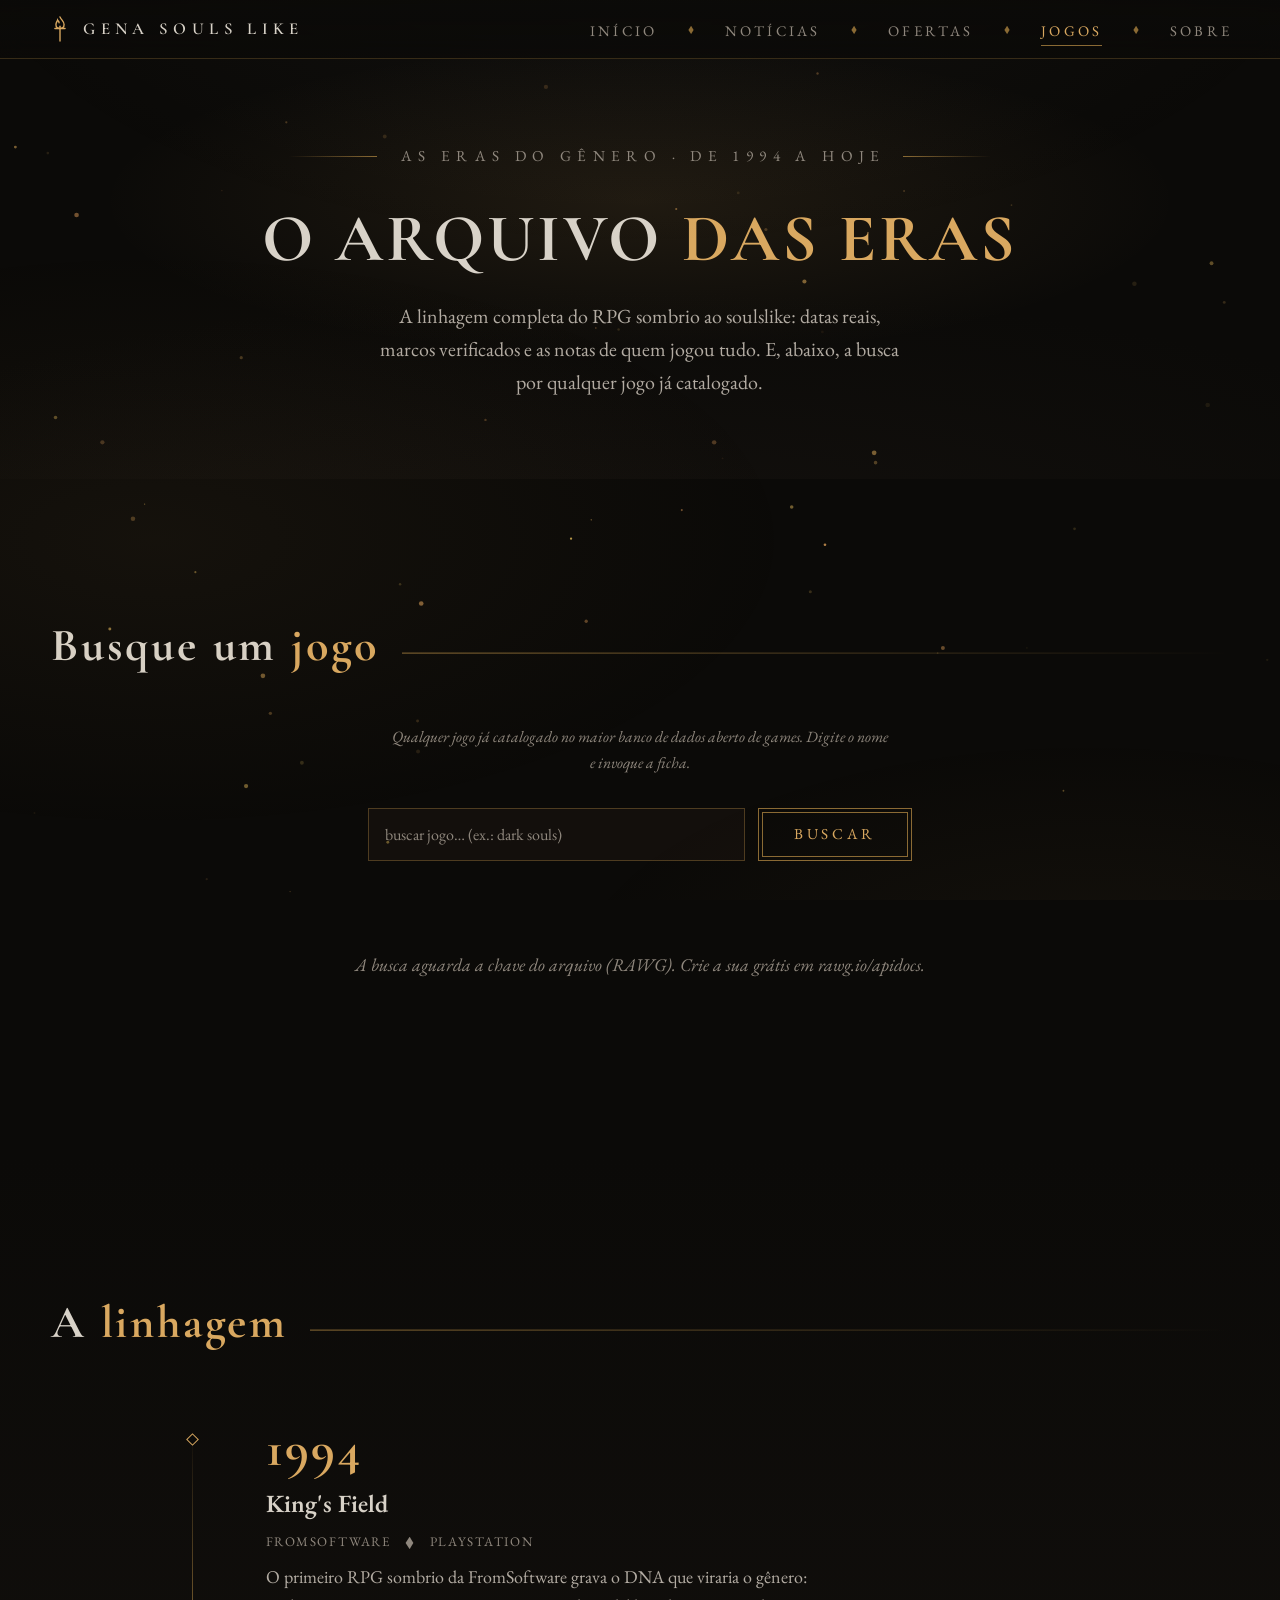
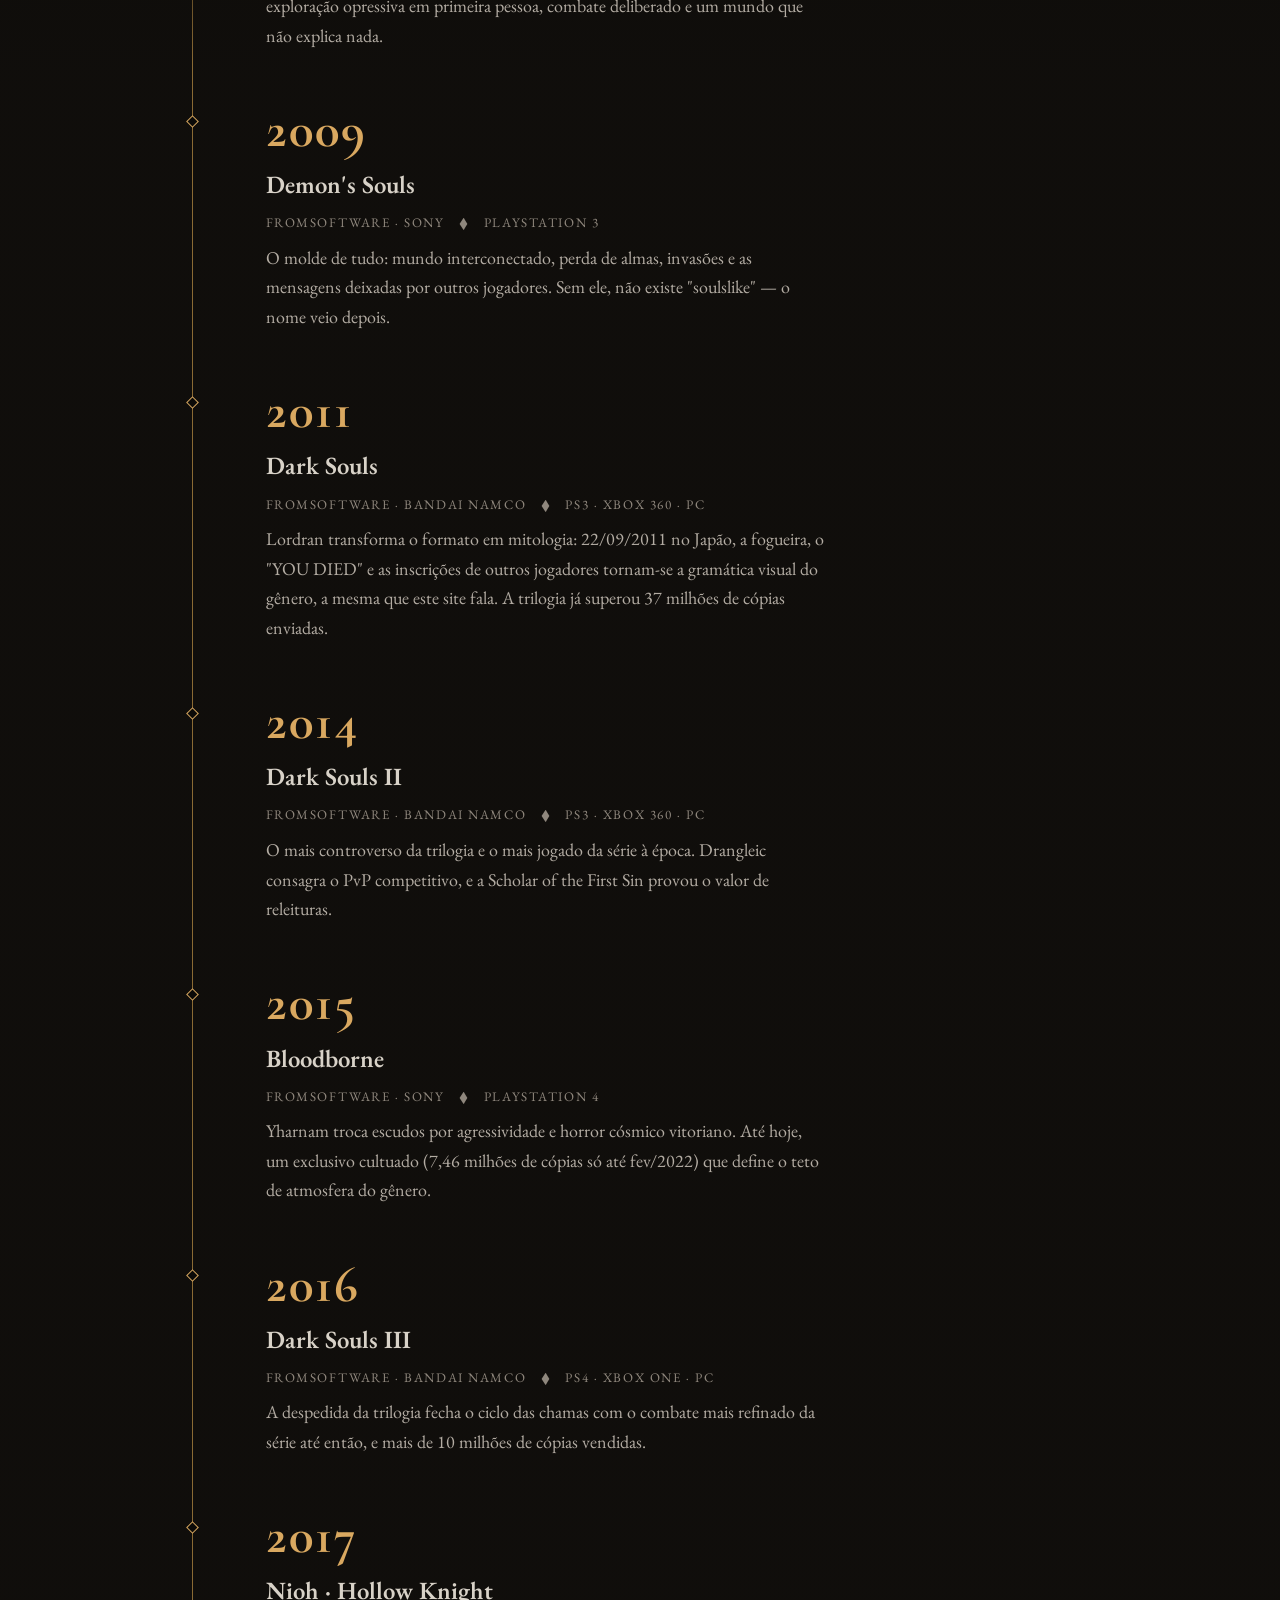
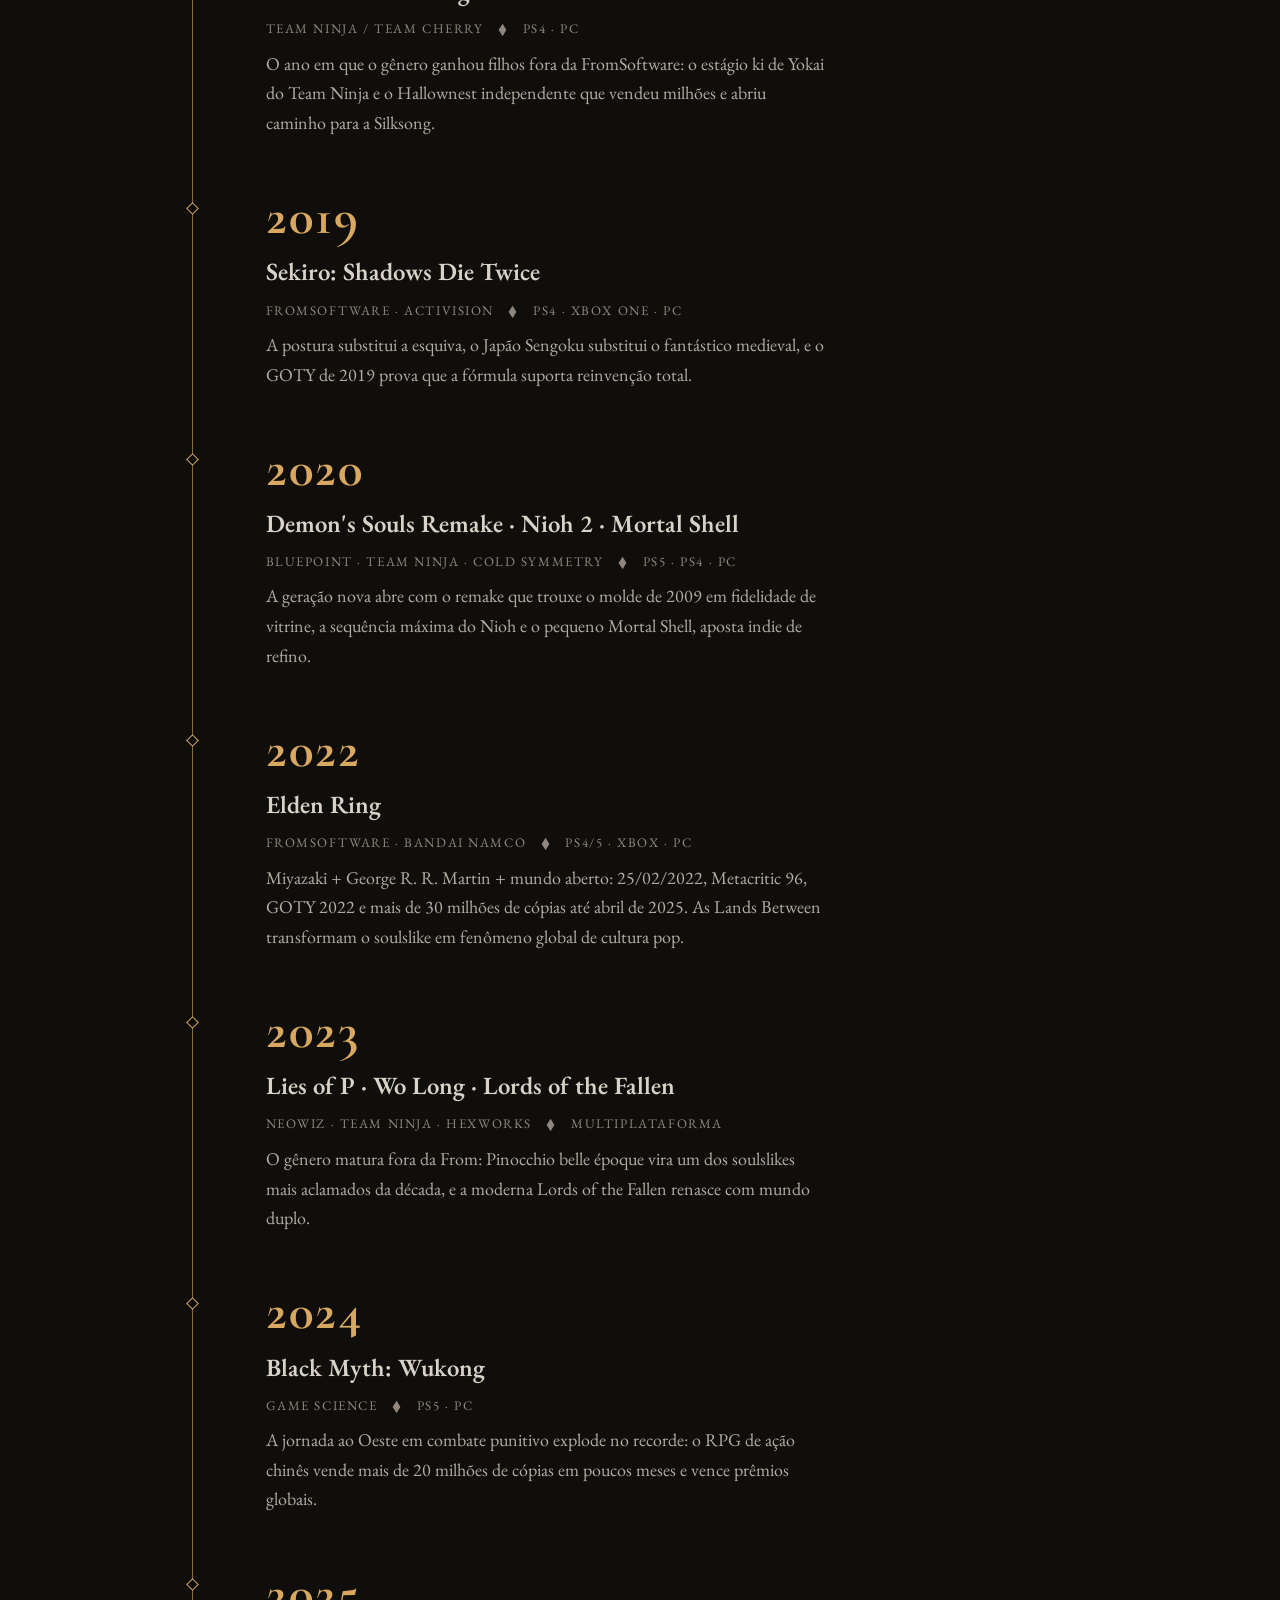
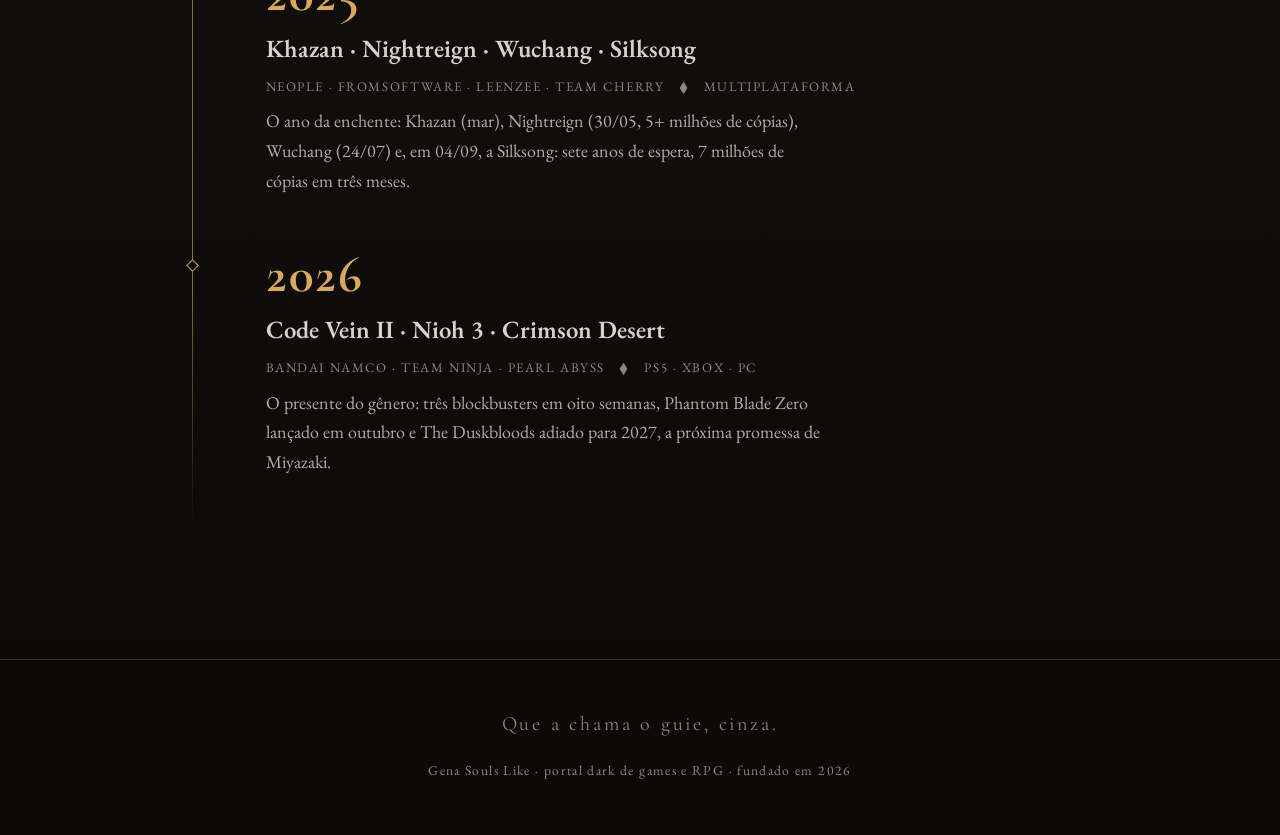
==== jogos.html @ 22e10176 "feat: portal dark completo — home, notícias, ofertas, jogos e sobre em 5 páginas" ====
<!DOCTYPE html>
<html lang="pt-BR">
<head>
<meta charset="UTF-8">
<meta name="viewport" content="width=device-width, initial-scale=1.0">
<title>O Arquivo — Gena Souls Like | todos os jogos do gênero</title>
<meta name="description" content="O arquivo dos jogos: a linhagem completa do gênero soulslike de King's Field (1994) a hoje, e a busca por qualquer jogo já catalogado. Datas, desenvolvedores e marcos reais.">
<link rel="icon" href="data:image/svg+xml,%3Csvg xmlns='http://www.w3.org/2000/svg' viewBox='0 0 32 32'%3E%3Crect width='32' height='32' fill='%230b0a08'/%3E%3Cpath d='M16 4 28 16 16 28 4 16Z' fill='none' stroke='%23d9a860' stroke-width='2'/%3E%3Cpath d='M16 11 21 16 16 21 11 16Z' fill='%23d9a860'/%3E%3C/svg%3E">
<link rel="preconnect" href="https://fonts.googleapis.com">
<link rel="preconnect" href="https://fonts.gstatic.com" crossorigin>
<link href="https://fonts.googleapis.com/css2?family=Cormorant+Garamond:ital,wght@0,600;0,700;1,600&family=EB+Garamond:ital,wght@0,400;0,500;0,600;1,400&display=swap" rel="stylesheet">
<link rel="stylesheet" href="styles.css">
<noscript><style>.reveal{opacity:1;transform:none;filter:none}</style></noscript>
</head>
<body>

<!-- atmosfera -->
<canvas id="embers" aria-hidden="true"></canvas>
<div class="fog-layer" aria-hidden="true"></div>
<div class="fog-layer fog-layer--deep" aria-hidden="true"></div>

<!-- navegação -->
<header class="nav">
  <a class="nav__sigil" href="index.html">
    <svg width="24" height="28" viewBox="0 0 26 30" fill="none" aria-hidden="true">
      <path d="M13 2c1.6 3.6 4.4 4.6 4.4 8.2 0 2.6-1.9 4.3-4.4 4.3s-4.4-1.7-4.4-4.3c0-2.1 1.3-3.2 1.8-5 .7 1.3 1.6 1.7 1.6 3" stroke="#d9a860" stroke-width="1.5" stroke-linecap="round"/>
      <path d="M13 28V12" stroke="#d9a860" stroke-width="1.5" stroke-linecap="round"/>
      <path d="M7.5 14.5h11" stroke="#d9a860" stroke-width="1.5" stroke-linecap="round"/>
    </svg>
    <span>Gena&nbsp;Souls&nbsp;Like</span>
  </a>
  <nav aria-label="Navegação principal">
    <ul class="nav__links">
      <li><a href="index.html">Início</a></li>
      <li class="nav__separator" aria-hidden="true">◆</li>
      <li><a href="noticias.html">Notícias</a></li>
      <li class="nav__separator" aria-hidden="true">◆</li>
      <li><a href="ofertas.html">Ofertas</a></li>
      <li class="nav__separator" aria-hidden="true">◆</li>
      <li><a href="jogos.html" aria-current="page">Jogos</a></li>
      <li class="nav__separator" aria-hidden="true">◆</li>
      <li><a href="sobre.html">Sobre</a></li>
    </ul>
  </nav>
</header>

<!-- a mensagem de tela -->
<section class="hero hero--page" id="topo">
  <div class="hero__inner">
    <p class="area-mark"><span>As eras do gênero · de 1994 a hoje</span></p>
    <h1 class="hero__title">O arquivo <em>das eras</em></h1>
    <p class="hero__dek">A linhagem completa do RPG sombrio ao soulslike: datas reais, marcos verificados e as notas de quem jogou tudo. E, abaixo, a busca por qualquer jogo já catalogado.</p>
  </div>
</section>

<main>

<!-- ===================== BUSCA DE JOGOS ===================== -->
<section class="section" id="busca">
  <div class="frame">
    <header class="section-head">
      <h2 class="section-head__title">Busque um <em>jogo</em></h2>
      <div class="section-head__rule" aria-hidden="true"></div>
    </header>
    <p class="deals__note">Qualquer jogo já catalogado no maior banco de dados aberto de games. Digite o nome e invoque a ficha.</p>

    <form class="deals__search" id="rawg-form" role="search">
      <label class="visually-hidden" for="rawg-q">Buscar jogo</label>
      <input class="deals__input" id="rawg-q" type="search" placeholder="buscar jogo… (ex.: dark souls)" autocomplete="off">
      <button class="btn" type="submit">Buscar</button>
    </form>

    <div class="deals__grid" id="rawg-grid" aria-live="polite">
      <p class="deals__loading">O arquivo aguarda uma pergunta.</p>
    </div>
  </div>
</section>

<!-- ===================== A LINHAGEM ===================== -->
<section class="section section--shaded" id="arquivo">
  <div class="frame">
    <header class="section-head">
      <h2 class="section-head__title">A <em>linhagem</em></h2>
      <div class="section-head__rule" aria-hidden="true"></div>
    </header>

<div class="timeline">
      <article class="era reveal">
        <p class="era__year">1994</p>
        <h3 class="era__game">King's Field</h3>
        <p class="era__fact"><span>FromSoftware</span><span>◆</span><span>PlayStation</span></p>
        <p class="era__note">O primeiro RPG sombrio da FromSoftware grava o DNA que viraria o gênero: exploração opressiva em primeira pessoa, combate deliberado e um mundo que não explica nada.</p>
      </article>

      <article class="era reveal">
        <p class="era__year">2009</p>
        <h3 class="era__game">Demon's Souls</h3>
        <p class="era__fact"><span>FromSoftware · Sony</span><span>◆</span><span>PlayStation 3</span></p>
        <p class="era__note">O molde de tudo: mundo interconectado, perda de almas, invasões e as mensagens deixadas por outros jogadores. Sem ele, não existe "soulslike" — o nome veio depois.</p>
      </article>

      <article class="era reveal">
        <p class="era__year">2011</p>
        <h3 class="era__game">Dark Souls</h3>
        <p class="era__fact"><span>FromSoftware · Bandai Namco</span><span>◆</span><span>PS3 · Xbox 360 · PC</span></p>
        <p class="era__note">Lordran transforma o formato em mitologia: 22/09/2011 no Japão, a fogueira, o "YOU DIED" e as inscrições de outros jogadores tornam-se a gramática visual do gênero, a mesma que este site fala. A trilogia já superou 37 milhões de cópias enviadas.</p>
      </article>

      <article class="era reveal">
        <p class="era__year">2014</p>
        <h3 class="era__game">Dark Souls II</h3>
        <p class="era__fact"><span>FromSoftware · Bandai Namco</span><span>◆</span><span>PS3 · Xbox 360 · PC</span></p>
        <p class="era__note">O mais controverso da trilogia e o mais jogado da série à época. Drangleic consagra o PvP competitivo, e a Scholar of the First Sin provou o valor de releituras.</p>
      </article>

      <article class="era reveal">
        <p class="era__year">2015</p>
        <h3 class="era__game">Bloodborne</h3>
        <p class="era__fact"><span>FromSoftware · Sony</span><span>◆</span><span>PlayStation 4</span></p>
        <p class="era__note">Yharnam troca escudos por agressividade e horror cósmico vitoriano. Até hoje, um exclusivo cultuado (7,46 milhões de cópias só até fev/2022) que define o teto de atmosfera do gênero.</p>
      </article>

      <article class="era reveal">
        <p class="era__year">2016</p>
        <h3 class="era__game">Dark Souls III</h3>
        <p class="era__fact"><span>FromSoftware · Bandai Namco</span><span>◆</span><span>PS4 · Xbox One · PC</span></p>
        <p class="era__note">A despedida da trilogia fecha o ciclo das chamas com o combate mais refinado da série até então, e mais de 10 milhões de cópias vendidas.</p>
      </article>

      <article class="era reveal">
        <p class="era__year">2017</p>
        <h3 class="era__game">Nioh · Hollow Knight</h3>
        <p class="era__fact"><span>Team Ninja / Team Cherry</span><span>◆</span><span>PS4 · PC</span></p>
        <p class="era__note">O ano em que o gênero ganhou filhos fora da FromSoftware: o estágio ki de Yokai do Team Ninja e o Hallownest independente que vendeu milhões e abriu caminho para a Silksong.</p>
      </article>

      <article class="era reveal">
        <p class="era__year">2019</p>
        <h3 class="era__game">Sekiro: Shadows Die Twice</h3>
        <p class="era__fact"><span>FromSoftware · Activision</span><span>◆</span><span>PS4 · Xbox One · PC</span></p>
        <p class="era__note">A postura substitui a esquiva, o Japão Sengoku substitui o fantástico medieval, e o GOTY de 2019 prova que a fórmula suporta reinvenção total.</p>
      </article>

      <article class="era reveal">
        <p class="era__year">2020</p>
        <h3 class="era__game">Demon's Souls Remake · Nioh 2 · Mortal Shell</h3>
        <p class="era__fact"><span>Bluepoint · Team Ninja · Cold Symmetry</span><span>◆</span><span>PS5 · PS4 · PC</span></p>
        <p class="era__note">A geração nova abre com o remake que trouxe o molde de 2009 em fidelidade de vitrine, a sequência máxima do Nioh e o pequeno Mortal Shell, aposta indie de refino.</p>
      </article>

      <article class="era reveal">
        <p class="era__year">2022</p>
        <h3 class="era__game">Elden Ring</h3>
        <p class="era__fact"><span>FromSoftware · Bandai Namco</span><span>◆</span><span>PS4/5 · Xbox · PC</span></p>
        <p class="era__note">Miyazaki + George R. R. Martin + mundo aberto: 25/02/2022, Metacritic 96, GOTY 2022 e mais de 30 milhões de cópias até abril de 2025. As Lands Between transformam o soulslike em fenômeno global de cultura pop.</p>
      </article>

      <article class="era reveal">
        <p class="era__year">2023</p>
        <h3 class="era__game">Lies of P · Wo Long · Lords of the Fallen</h3>
        <p class="era__fact"><span>Neowiz · Team Ninja · Hexworks</span><span>◆</span><span>Multiplataforma</span></p>
        <p class="era__note">O gênero matura fora da From: Pinocchio belle époque vira um dos soulslikes mais aclamados da década, e a moderna Lords of the Fallen renasce com mundo duplo.</p>
      </article>

      <article class="era reveal">
        <p class="era__year">2024</p>
        <h3 class="era__game">Black Myth: Wukong</h3>
        <p class="era__fact"><span>Game Science</span><span>◆</span><span>PS5 · PC</span></p>
        <p class="era__note">A jornada ao Oeste em combate punitivo explode no recorde: o RPG de ação chinês vende mais de 20 milhões de cópias em poucos meses e vence prêmios globais.</p>
      </article>

      <article class="era reveal">
        <p class="era__year">2025</p>
        <h3 class="era__game">Khazan · Nightreign · Wuchang · Silksong</h3>
        <p class="era__fact"><span>Neople · FromSoftware · Leenzee · Team Cherry</span><span>◆</span><span>Multiplataforma</span></p>
        <p class="era__note">O ano da enchente: Khazan (mar), Nightreign (30/05, 5+ milhões de cópias), Wuchang (24/07) e, em 04/09, a Silksong: sete anos de espera, 7 milhões de cópias em três meses.</p>
      </article>

      <article class="era reveal">
        <p class="era__year">2026</p>
        <h3 class="era__game">Code Vein II · Nioh 3 · Crimson Desert</h3>
        <p class="era__fact"><span>Bandai Namco · Team Ninja · Pearl Abyss</span><span>◆</span><span>PS5 · Xbox · PC</span></p>
        <p class="era__note">O presente do gênero: três blockbusters em oito semanas, Phantom Blade Zero lançado em outubro e The Duskbloods adiado para 2027, a próxima promessa de Miyazaki.</p>
      </article>

  </div>
</section>

</main>

<footer class="footer">
  <p class="footer__line">Que a chama o guie, cinza.</p>
  <p class="footer__meta">Gena Souls Like · portal dark de games e RPG · fundado em 2026</p>
</footer>

<script src="config.js"></script>
<script src="scripts.js"></script>
</body>
</html>
---- styles.css ----
/* ==========================================================================
   GENA SOULS LIKE — "Inscrições de Firelink"
   Mundo: preto-cinza profundo, ouro brasa, serifas monumentais.
   Nenhum canto arredondado. Nenhuma sombra colorida. Uma cor só: a brasa.
   ========================================================================== */

/* ---------- Tokens ---------- */
:root {
  /* Ground */
  --ink:        #0b0a08;   /* o abismo — fundo da página */
  --pit:        rgba(26, 22, 19, 0.65);  /* carta, topo */
  --pit-deep:   rgba(20, 17, 14, 0.65);  /* carta, base */
  --pit-2:      rgba(32, 26, 20, 0.8);   /* carta em hover, topo */
  --pit-2-deep: rgba(22, 18, 15, 0.8);   /* carta em hover, base */
  --pit-base:   #14110e;   /* superfície sombreada de seção */
  --veil:       #0e0c0a;   /* véu sobre mídia */

  /* Ink */
  --ash:        #b3aca3;   /* corpo de texto  (7.9:1 sobre --ink) */
  --ash-dim:    #8f877d;   /* meta, datas    (5.6:1 sobre --ink) */
  --stone:      #d8d2c8;   /* títulos de leitura, dek do hero */

  /* Fire — a única cor */
  --ember:      #d9a860;   /* títulos de destaque, links ativos (8.2:1) */
  --ember-hi:   #f0cd92;   /* hover, faísca viva */
  --ember-deep: #8a6a34;   /* filetes, bordas (decoração, não texto) */

  /* Mist */
  --mist-1:     rgba(217, 168, 96, 0.05);
  --mist-2:     rgba(216, 210, 200, 0.04);

  /* Layout */
  --gutter:     clamp(1.25rem, 4vw, 3rem);
  --section-y:  clamp(4.5rem, 10vw, 8.5rem);
  --frame:      min(1200px, 92vw);

  /* Type */
  --screen:     "Cormorant Garamond", "Times New Roman", serif; /* mensagens de tela */
  --read:       "EB Garamond", Georgia, serif;                  /* leitura e títulos */

  /* Motion */
  --ease-out:   cubic-bezier(0.16, 1, 0.3, 1);
  --slow:       900ms;
}

/* ---------- Reset de mundo ---------- */
*,
*::before,
*::after { box-sizing: border-box; margin: 0; padding: 0; }

html {
  scroll-behavior: smooth;
  scrollbar-color: var(--ember-deep) var(--ink);
}

body {
  background: var(--ink);
  color: var(--ash);
  font-family: var(--read);
  font-size: 1.125rem;
  line-height: 1.65;
  -webkit-font-smoothing: antialiased;
  overflow-x: hidden;
}

::selection { background: var(--ember-deep); color: var(--ink); }

/* Barra de rolagem — parte do mundo, não do navegador */
::-webkit-scrollbar { width: 10px; background: var(--ink); }
::-webkit-scrollbar-track { background: var(--ink); }
::-webkit-scrollbar-thumb {
  background: var(--ember-deep);
  border: 2px solid var(--ink);
}
::-webkit-scrollbar-thumb:hover { background: var(--ember); }

/* Foco visível no vocabulário do mundo */
:focus-visible {
  outline: 1px solid var(--ember);
  outline-offset: 3px;
}

img { display: block; max-width: 100%; }
a { color: var(--ember); text-decoration: none; }
a:hover { color: var(--ember-hi); }

/* ---------- Camada de atmosfera (fogueira global) ---------- */
.fog-layer,
#embers {
  position: fixed;
  inset: 0;
  pointer-events: none;
  z-index: 1;
}

#embers { z-index: 2; }

.fog-layer {
  background:
    radial-gradient(ellipse 80% 55% at 50% -10%, var(--mist-2), transparent 70%),
    radial-gradient(ellipse 60% 40% at 85% 110%, var(--mist-1), transparent 70%);
  animation: fog-drift 26s var(--ease-out) infinite alternate;
}

.fog-layer--deep {
  background:
    radial-gradient(ellipse 70% 45% at 12% 60%, var(--mist-1), transparent 72%);
  animation-duration: 38s;
  animation-direction: alternate-reverse;
}

@keyframes fog-drift {
  from { transform: translate3d(-2.5%, -1.5%, 0) scale(1.05); }
  to   { transform: translate3d(2.5%, 1.5%, 0) scale(1.12); }
}

/* ==========================================================================
   NAVEGAÇÃO — o balcão do santuário
   ========================================================================== */
.nav {
  position: fixed;
  top: 0; left: 0; right: 0;
  z-index: 20;
  display: flex;
  align-items: center;
  justify-content: space-between;
  gap: 1rem;
  padding: 0.9rem var(--gutter);
  background: linear-gradient(to bottom, rgba(11, 10, 8, 0.92), rgba(11, 10, 8, 0.78));
  border-bottom: 1px solid rgba(138, 106, 52, 0.35);
  backdrop-filter: blur(10px);
  -webkit-backdrop-filter: blur(10px);
}

.nav__sigil {
  display: flex;
  align-items: center;
  gap: 0.7rem;
  color: var(--stone);
  font-family: var(--screen);
  font-weight: 600;
  font-size: 1.05rem;
  letter-spacing: 0.32em;
  text-transform: uppercase;
}

.nav__sigil:hover { color: var(--ember-hi); }

.nav__sigil svg { flex: none; }

.nav__links {
  display: flex;
  align-items: center;
  gap: clamp(0.9rem, 2.4vw, 2rem);
  list-style: none;
}

.nav__links a {
  color: var(--ash-dim);
  font-size: 0.92rem;
  letter-spacing: 0.22em;
  text-transform: uppercase;
  padding: 0.35rem 0;
  border-bottom: 1px solid transparent;
  transition: color 300ms, border-color 300ms;
}

.nav__links a:hover {
  color: var(--ember-hi);
  border-bottom-color: var(--ember-deep);
}

.nav__separator { color: var(--ember-deep); font-size: 0.55rem; user-select: none; }

@media (max-width: 720px) {
  .nav__links { gap: 0.8rem; }
  .nav__links a { font-size: 0.72rem; letter-spacing: 0.14em; }
  .nav__separator { display: none; }
  .nav__sigil span { display: none; } /* só o sigilo */
}

/* ==========================================================================
   HERO — a mensagem de tela
   ========================================================================== */
.hero {
  position: relative;
  min-height: 100svh;
  display: grid;
  place-items: center;
  text-align: center;
  padding: 7rem var(--gutter) 5rem;
  overflow: hidden;
  isolation: isolate;
}

/* véu radial: a luz que morre no centro */
.hero::before {
  content: "";
  position: absolute;
  inset: 0;
  z-index: -1;
  background:
    radial-gradient(ellipse 62% 48% at 50% 42%, rgba(217, 168, 96, 0.10), transparent 68%),
    radial-gradient(ellipse 120% 90% at 50% 115%, rgba(20, 17, 14, 0.9), transparent 60%);
}

.hero__inner { max-width: 60rem; }

/* anúncio de área: linha-diamante-linha */
.area-mark {
  display: flex;
  align-items: center;
  justify-content: center;
  gap: 1.1rem;
  color: var(--ember);
  margin-bottom: clamp(1.4rem, 3vw, 2.2rem);
}

.area-mark::before,
.area-mark::after {
  content: "";
  height: 1px;
  width: clamp(2.2rem, 8vw, 5.5rem);
  background: linear-gradient(to var(--dir, right), transparent, var(--ember-deep));
}

.area-mark::after { --dir: left; }

.area-mark span {
  font-size: 0.95rem;
  letter-spacing: 0.42em;
  text-transform: uppercase;
  text-indent: 0.42em; /* compensa o tracking na última letra */
  color: var(--ash-dim);
}

.hero__title {
  font-family: var(--screen);
  font-weight: 700;
  font-size: clamp(2.9rem, 8.2vw, 5.5rem);
  line-height: 1.04;
  letter-spacing: 0.045em;
  text-transform: uppercase;
  color: var(--stone);
  text-wrap: balance;
  /* revelação: a mensagem surge do véu */
  animation: message-rise 1.4s var(--ease-out) both 200ms;
}

.hero__title em {
  font-style: normal;
  color: var(--ember);
}

@keyframes message-rise {
  from { opacity: 0; transform: translateY(26px); filter: blur(6px); }
  to   { opacity: 1; transform: none; filter: blur(0); }
}

.hero__dek {
  max-width: 52ch;
  margin: 1.6rem auto 0;
  color: var(--ash);
  font-size: clamp(1.05rem, 1.6vw, 1.25rem);
  animation: message-rise 1.4s var(--ease-out) both 420ms;
}

.hero__actions {
  display: flex;
  flex-wrap: wrap;
  justify-content: center;
  gap: 1.1rem 1.6rem;
  margin-top: 2.6rem;
  animation: message-rise 1.4s var(--ease-out) both 640ms;
}

/* Botão primário: placa de ouro com borda dupla */
.btn {
  display: inline-block;
  font-family: var(--read);
  font-size: 0.95rem;
  letter-spacing: 0.24em;
  text-transform: uppercase;
  padding: 0.95rem 2.2rem;
  border: 1px solid var(--ember-deep);
  box-shadow: inset 0 0 0 3px var(--ink), inset 0 0 0 4px var(--ember-deep);
  color: var(--ember);
  background: transparent;
  transition: background 350ms, color 350ms, box-shadow 350ms;
}

.btn:hover {
  background: var(--ember);
  color: var(--ink);
  box-shadow: inset 0 0 0 3px var(--ink), inset 0 0 0 4px var(--ember);
}

.btn--ghost {
  border-color: transparent;
  box-shadow: none;
  color: var(--ash-dim);
  padding-inline: 0.4rem;
}

.btn--ghost:hover {
  background: transparent;
  color: var(--ember-hi);
}

.hero__scroll {
  position: absolute;
  bottom: 2.2rem;
  left: 50%;
  transform: translateX(-50%);
  color: var(--ash-dim);
  font-size: 0.78rem;
  letter-spacing: 0.3em;
  text-transform: uppercase;
  animation: ember-pulse 3.2s ease-in-out infinite;
}

@keyframes ember-pulse {
  0%, 100% { opacity: 0.45; }
  50%      { opacity: 1; }
}

/* ==========================================================================
   SEÇÕES — cabeçalhos como placas de santuário
   ========================================================================== */
.section { padding: var(--section-y) 0; position: relative; }

.section--shaded {
  background:
    linear-gradient(to bottom, transparent, rgba(20, 17, 14, 0.55) 12% 88%, transparent);
}

.frame {
  width: var(--frame);
  margin-inline: auto;
}

.section-head {
  display: flex;
  align-items: baseline;
  gap: 1.4rem;
  margin-bottom: clamp(2.4rem, 5vw, 4rem);
}

.section-head__title {
  font-family: var(--screen);
  font-weight: 700;
  font-size: clamp(1.9rem, 3.6vw, 2.9rem);
  letter-spacing: 0.06em;
  color: var(--stone);
  white-space: nowrap;
}

.section-head__title em { font-style: normal; color: var(--ember); }

.section-head__rule {
  flex: 1;
  height: 1px;
  background: linear-gradient(to right, var(--ember-deep), transparent);
  transform: translateY(-0.4rem);
}

@media (max-width: 560px) {
  .section-head { flex-wrap: wrap; }
}

/* ==========================================================================
   INSCRIÇÕES (notícias) — cartas-descrição de item
   ========================================================================== */
.news__featured {
  display: grid;
  grid-template-columns: minmax(0, 7fr) minmax(0, 5fr);
  gap: clamp(1.5rem, 3vw, 2.5rem);
  margin-bottom: clamp(2.5rem, 5vw, 4rem);
  align-items: stretch;
}

@media (max-width: 900px) {
  .news__featured { grid-template-columns: 1fr; }
}

.news-grid {
  display: grid;
  grid-template-columns: repeat(auto-fill, minmax(min(21rem, 100%), 1fr));
  gap: clamp(1.2rem, 2.4vw, 1.8rem);
}

/* A carta: borda dupla fina, canto chanfrado, sem raio */
.card {
  position: relative;
  display: flex;
  flex-direction: column;
  background: linear-gradient(to bottom, var(--pit), var(--pit-deep));
  border: 1px solid rgba(138, 106, 52, 0.5);
  box-shadow: inset 0 0 0 1px rgba(11, 10, 8, 0.9);
  clip-path: polygon(
    10px 0, calc(100% - 10px) 0, 100% 10px,
    100% calc(100% - 10px), calc(100% - 10px) 100%,
    10px 100%, 0 calc(100% - 10px), 0 10px
  );
  transition: background 450ms, border-color 450ms, transform 450ms var(--ease-out);
}

.card:hover {
  background: linear-gradient(to bottom, var(--pit-2), var(--pit-2-deep));
  border-color: var(--ember);
  transform: translateY(-3px);
}

/* fio de brasa varre o topo no hover */
.card::before {
  content: "";
  position: absolute;
  top: 0; left: 0;
  height: 1px;
  width: 100%;
  background: linear-gradient(to right, transparent, var(--ember-hi), transparent);
  opacity: 0;
  transition: opacity 500ms;
}

.card:hover::before { opacity: 1; }

.card__media {
  position: relative;
  aspect-ratio: 16 / 9;
  overflow: hidden;
  background: var(--veil);
  border-bottom: 1px solid rgba(138, 106, 52, 0.4);
}

.card__media img {
  width: 100%;
  height: 100%;
  object-fit: cover;
  filter: saturate(0.82) contrast(1.04);
  transition: transform 700ms var(--ease-out), filter 700ms;
}

.card:hover .card__media img {
  transform: scale(1.035);
  filter: saturate(1) contrast(1.05);
}

/* o véu escurece a mídia; no hover a névoa abre */
.card__media::after {
  content: "";
  position: absolute;
  inset: 0;
  background: linear-gradient(to top, rgba(11, 10, 8, 0.55), transparent 55%);
  transition: opacity 500ms;
}

.card:hover .card__media::after { opacity: 0.55; }

.card__tag {
  position: absolute;
  top: 0.8rem;
  left: 0.8rem;
  z-index: 1;
  color: var(--ember);
  background: rgba(11, 10, 8, 0.85);
  border: 1px solid var(--ember-deep);
  padding: 0.28rem 0.7rem;
  font-size: 0.72rem;
  letter-spacing: 0.26em;
  text-transform: uppercase;
}

.card__body {
  display: flex;
  flex-direction: column;
  gap: 0.7rem;
  padding: 1.4rem 1.5rem 1.6rem;
  flex: 1;
}

.card__title {
  font-family: var(--read);
  font-weight: 600;
  font-size: 1.42rem;
  line-height: 1.22;
  color: var(--stone);
  text-wrap: balance;
  transition: color 350ms;
}

.card:hover .card__title { color: var(--ember-hi); }

.card__dek {
  color: var(--ash);
  font-size: 1.02rem;
  line-height: 1.55;
  flex: 1;
}

.card__meta {
  display: flex;
  align-items: center;
  gap: 0.7rem;
  color: var(--ash-dim);
  font-size: 0.82rem;
  letter-spacing: 0.14em;
  text-transform: uppercase;
  padding-top: 0.9rem;
  border-top: 1px solid rgba(138, 106, 52, 0.28);
  margin-top: 0.4rem;
}

.card__meta .diamond { color: var(--ember-deep); font-size: 0.55rem; }

.card--featured .card__media { aspect-ratio: 16 / 10; }

.card--featured .card__title {
  font-family: var(--screen);
  font-size: clamp(1.7rem, 2.6vw, 2.3rem);
  letter-spacing: 0.02em;
}

/* quando a mídia falha, o véu engole o vazio */
.media-failed::before {
  content: "";
  position: absolute;
  inset: 0;
  background:
    radial-gradient(ellipse 70% 60% at 50% 45%, rgba(217, 168, 96, 0.07), transparent 70%),
    var(--veil);
}

/* carta só de texto — a inscrição sem arte */
.card--text {
  background:
    radial-gradient(ellipse 90% 70% at 50% 0%, rgba(217, 168, 96, 0.06), transparent 65%),
    linear-gradient(to bottom, var(--pit), var(--pit-deep));
}

.card--text .card__body { padding-top: 1.8rem; }

.card__link {
  position: absolute;
  inset: 0;
  z-index: 2;
  color: transparent;
}

.card__link:focus-visible {
  outline: 1px solid var(--ember);
  outline-offset: -5px;
}

/* ==========================================================================
   CHAMAS QUE FALAM (vídeos) — altares de tela
   ========================================================================== */
.videos__grid {
  display: grid;
  grid-template-columns: repeat(auto-fit, minmax(min(24rem, 100%), 1fr));
  gap: clamp(1.2rem, 2.4vw, 1.8rem);
}

.video {
  position: relative;
  border: 1px solid rgba(138, 106, 52, 0.5);
  background: var(--veil);
  clip-path: polygon(
    10px 0, calc(100% - 10px) 0, 100% 10px,
    100% calc(100% - 10px), calc(100% - 10px) 100%,
    10px 100%, 0 calc(100% - 10px), 0 10px
  );
}

.video__ratio { position: relative; aspect-ratio: 16 / 9; }

.video iframe {
  position: absolute;
  inset: 0;
  width: 100%;
  height: 100%;
  border: 0;
}

.video__facade {
  position: absolute;
  inset: 0;
  width: 100%;
  display: block;
  padding: 0;
  border: 0;
  background: none;
  cursor: pointer;
  text-align: inherit;
}

.video__facade img {
  width: 100%;
  height: 100%;
  object-fit: cover;
  filter: saturate(0.8) brightness(0.85);
  transition: filter 400ms, transform 700ms var(--ease-out);
}

.video__facade:hover img,
.video__facade:focus-visible img {
  filter: saturate(1) brightness(1);
  transform: scale(1.02);
}

.video__play {
  position: absolute;
  top: 50%; left: 50%;
  transform: translate(-50%, -50%);
  width: 4.4rem;
  height: 4.4rem;
  display: grid;
  place-items: center;
  color: var(--ember);
  border: 1px solid var(--ember-deep);
  background: rgba(11, 10, 8, 0.72);
  box-shadow: inset 0 0 0 3px rgba(11, 10, 8, 0.9), inset 0 0 0 4px var(--ember-deep);
  transition: background 350ms, color 350ms;
}

.video__facade:hover .video__play {
  background: var(--ember-deep);
  color: var(--ink);
}

.video__caption {
  padding: 1rem 1.3rem 1.2rem;
  border-top: 1px solid rgba(138, 106, 52, 0.4);
  color: var(--ash-dim);
  font-size: 0.78rem;
  letter-spacing: 0.1em;
  text-transform: uppercase;
}

/* ==========================================================================
   O ARQUIVO — o pergaminho das eras
   ========================================================================== */
.timeline {
  position: relative;
  max-width: 56rem;
  margin-inline: auto;
  padding-left: clamp(1.4rem, 4vw, 3rem);
}

/* a linha do tempo: um fio de ouro morto */
.timeline::before {
  content: "";
  position: absolute;
  top: 0.4rem; bottom: 0.4rem;
  left: 0;
  width: 1px;
  background: linear-gradient(to bottom, transparent, var(--ember-deep) 6% 94%, transparent);
}

.era {
  position: relative;
  padding: 0 0 clamp(2.2rem, 4.5vw, 3.4rem) clamp(0.4rem, 2vw, 1.6rem);
}

/* nó diamante */
.era::before {
  content: "";
  position: absolute;
  top: 0.72rem;
  left: calc(-1 * clamp(1.4rem, 4vw, 3rem));
  width: 9px;
  height: 9px;
  transform: translateX(-4px) rotate(45deg);
  background: var(--ink);
  border: 1px solid var(--ember);
}

.era__year {
  font-family: var(--screen);
  font-weight: 700;
  font-size: clamp(2.2rem, 4.5vw, 3.2rem);
  line-height: 1;
  color: var(--ember);
  letter-spacing: 0.04em;
}

.era__game {
  font-family: var(--read);
  font-weight: 600;
  font-size: clamp(1.25rem, 2vw, 1.55rem);
  color: var(--stone);
  margin-top: 0.5rem;
}

.era__fact {
  display: flex;
  flex-wrap: wrap;
  gap: 0.35rem 0.9rem;
  color: var(--ash-dim);
  font-size: 0.82rem;
  letter-spacing: 0.12em;
  text-transform: uppercase;
  margin-top: 0.45rem;
}

.era__note {
  max-width: 62ch;
  color: var(--ash);
  margin-top: 0.55rem;
}

/* ==========================================================================
   SOBRE O SANTUÁRIO
   ========================================================================== */
.about {
  max-width: 46rem;
  margin-inline: auto;
  text-align: center;
}

.about .bonfire-sigil { margin-inline: auto; margin-bottom: 1.6rem; }

.about .about__title { text-align: center; }

.about p { margin-top: 1.1rem; text-wrap: pretty; }

.about .about__disclaimer {
  color: var(--ash-dim);
  font-size: 0.92rem;
}

/* ==========================================================================
   RODAPÉ — as últimas chamas
   ========================================================================== */
.footer {
  border-top: 1px solid rgba(138, 106, 52, 0.4);
  padding: 3rem var(--gutter) 3.4rem;
  text-align: center;
}

.footer__line {
  font-family: var(--screen);
  font-size: 1.25rem;
  color: var(--ash-dim);
  letter-spacing: 0.14em;
}

.footer__meta {
  margin-top: 1.1rem;
  color: var(--ash-dim);
  font-size: 0.85rem;
  letter-spacing: 0.1em;
}

/* ==========================================================================
   A LOJA DO CINZA — relíquias com links de afiliado
   ========================================================================== */
.shop__note {
  max-width: 62ch;
  margin: -1.6rem auto 2.6rem;
  text-align: center;
  color: var(--ash-dim);
  font-size: 0.95rem;
  font-style: italic;
}

.shop__grid {
  display: grid;
  grid-template-columns: repeat(auto-fill, minmax(min(15rem, 100%), 1fr));
  gap: clamp(1.2rem, 2.4vw, 1.8rem);
}

.card--product .card__media--portrait {
  aspect-ratio: 3 / 4;
}

.card--product .card__media--portrait img {
  object-position: top center;
}

.card--product .card__body {
  padding: 1.2rem 1.3rem 1.4rem;
}

.card--product .card__title { font-size: 1.25rem; }

.card--product .card__dek { font-size: 0.98rem; }

.product__cta {
  position: relative;
  z-index: 3;               /* acima da carta-link que cobre o card */
  display: inline-block;
  color: var(--ember);
  border: 1px solid var(--ember-deep);
  padding: 0.5rem 1rem;
  font-size: 0.78rem;
  letter-spacing: 0.2em;
  text-transform: uppercase;
  transition: background 350ms, color 350ms;
}

.product__cta:hover {
  background: var(--ember);
  color: var(--ink);
}

/* ---------- Utilitários ---------- */
.visually-hidden {
  position: absolute;
  width: 1px;
  height: 1px;
  margin: -1px;
  padding: 0;
  overflow: hidden;
  clip: rect(0 0 0 0);
  white-space: nowrap;
  border: 0;
}

.home__more { margin-top: 2.6rem; text-align: center; }

/* ---------- Hero de página interna (menor que o da home) ---------- */
.hero--page {
  min-height: 52svh;
  padding-top: 9rem;
}

.hero--page .hero__title { font-size: clamp(2.4rem, 6vw, 4.2rem); }

/* ---------- Estado atual da navegação ---------- */
.nav__links a[aria-current="page"] {
  color: var(--ember);
  border-bottom: 1px solid var(--ember-deep);
}

/* ---------- Cartas de trilha (home) ---------- */
.cat-grid {
  display: grid;
  grid-template-columns: repeat(auto-fill, minmax(min(16rem, 100%), 1fr));
  gap: clamp(1.2rem, 2.4vw, 1.8rem);
}

.cat-card {
  position: relative;
  display: flex;
  flex-direction: column;
  gap: 0.55rem;
  min-height: 13rem;
  padding: 1.5rem 1.4rem 1.3rem;
  background: linear-gradient(to bottom, var(--pit), var(--pit-deep));
  border: 1px solid rgba(138, 106, 52, 0.5);
  box-shadow: inset 0 0 0 1px rgba(11, 10, 8, 0.9);
  clip-path: polygon(
    10px 0, calc(100% - 10px) 0, 100% 10px,
    100% calc(100% - 10px), calc(100% - 10px) 100%,
    10px 100%, 0 calc(100% - 10px), 0 10px
  );
  transition: background 450ms, border-color 450ms, transform 450ms var(--ease-out);
}

.cat-card:hover {
  background: linear-gradient(to bottom, var(--pit-2), var(--pit-2-deep));
  border-color: var(--ember);
  transform: translateY(-3px);
}

.cat-card--ember { border-color: var(--ember-deep); }

.cat-card__kicker {
  color: var(--ash-dim);
  font-size: 0.72rem;
  letter-spacing: 0.14em;
  text-transform: uppercase;
}

.cat-card__title {
  color: var(--stone);
  font-family: var(--screen);
  font-size: 1.7rem;
  font-weight: 600;
}

.cat-card--ember .cat-card__title { color: var(--ember); }

.cat-card__dek {
  color: var(--ash);
  font-size: 0.98rem;
  line-height: 1.55;
}

.cat-card__go {
  margin-top: auto;
  color: var(--ember);
  font-size: 0.85rem;
  letter-spacing: 0.08em;
}

/* ---------- Página de ofertas ---------- */
.deals__note {
  max-width: 62ch;
  margin: -1.4rem auto 2rem;
  text-align: center;
  color: var(--ash-dim);
  font-size: 0.98rem;
  font-style: italic;
}

.deals__search {
  display: flex;
  gap: 0.8rem;
  max-width: 34rem;
  margin: 0 auto 2.6rem;
}

.deals__input {
  flex: 1;
  padding: 0.75rem 1rem;
  color: var(--stone);
  background: rgba(20, 17, 14, 0.85);
  border: 1px solid rgba(138, 106, 52, 0.5);
  font-family: var(--read);
  font-size: 1rem;
}

.deals__input:focus-visible {
  outline: 2px solid var(--ember);
  outline-offset: 2px;
}

.deals__input::placeholder { color: var(--ash-dim); }

.deals__grid {
  display: grid;
  grid-template-columns: repeat(auto-fill, minmax(min(17rem, 100%), 1fr));
  gap: clamp(1.2rem, 2.4vw, 1.8rem);
}

.deals__loading,
.deals__empty {
  grid-column: 1 / -1;
  margin: 3rem auto;
  color: var(--ash-dim);
  font-style: italic;
  text-align: center;
}

.deal {
  position: relative;
  display: flex;
  flex-direction: column;
  background: linear-gradient(to bottom, var(--pit), var(--pit-deep));
  border: 1px solid rgba(138, 106, 52, 0.5);
  box-shadow: inset 0 0 0 1px rgba(11, 10, 8, 0.9);
  clip-path: polygon(
    10px 0, calc(100% - 10px) 0, 100% 10px,
    100% calc(100% - 10px), calc(100% - 10px) 100%,
    10px 100%, 0 calc(100% - 10px), 0 10px
  );
  transition: border-color 450ms, transform 450ms var(--ease-out);
}

.deal:hover { border-color: var(--ember); transform: translateY(-3px); }

.deal__media {
  aspect-ratio: 16 / 9;
  overflow: hidden;
  background: var(--pit-base);
}

.deal__media img {
  width: 100%;
  height: 100%;
  object-fit: cover;
  display: block;
}

.deal__body {
  display: flex;
  flex-direction: column;
  gap: 0.5rem;
  padding: 1.1rem 1.2rem 1.3rem;
  flex: 1;
}

.deal__store {
  color: var(--ash-dim);
  font-size: 0.72rem;
  letter-spacing: 0.14em;
  text-transform: uppercase;
}

.deal__title {
  color: var(--stone);
  font-family: var(--read);
  font-size: 1.15rem;
  font-weight: 600;
  line-height: 1.3;
}

.deal__price {
  display: flex;
  align-items: baseline;
  gap: 0.6rem;
  margin-top: auto;
}

.deal__now {
  color: var(--ember);
  font-family: var(--screen);
  font-size: 1.4rem;
  font-weight: 700;
}

.deal__was {
  color: var(--ash-dim);
  text-decoration: line-through;
  font-size: 0.9rem;
}

.deal__free { color: var(--ember); font-family: var(--screen); font-size: 1.4rem; font-weight: 700; }

.deal__ends {
  color: var(--ash-dim);
  font-size: 0.82rem;
}

.deal__link {
  position: absolute;
  inset: 0;
  z-index: 1;
}

/* ---------- Busca RAWG ---------- */
.game-card .deal__media--portrait { aspect-ratio: 3 / 4; }

.game-card .deal__media--portrait img { object-position: top center; }

.game-card__date { color: var(--ash-dim); font-size: 0.85rem; }

.game-card__rating { color: var(--ember); font-size: 0.9rem; }

.game-card__note {
  color: var(--ash);
  font-size: 0.95rem;
  line-height: 1.5;
}

/* ==========================================================================
   REVELAÇÃO AO ROLAR — a inscrição aparece
   ========================================================================== */
.reveal {
  opacity: 0;
  transform: translateY(22px);
  filter: blur(4px);
  transition:
    opacity var(--slow) var(--ease-out),
    transform var(--slow) var(--ease-out),
    filter var(--slow) var(--ease-out);
}

.reveal.is-visible {
  opacity: 1;
  transform: none;
  filter: blur(0);
}

/* ---------- Acessibilidade: quem não quer movimento ---------- */
@media (prefers-reduced-motion: reduce) {
  html { scroll-behavior: auto; }
  *, *::before, *::after {
    animation-duration: 0.01ms !important;
    animation-delay: 0s !important;
    animation-iteration-count: 1 !important;
    transition-duration: 0.01ms !important;
  }
  .reveal { opacity: 1; transform: none; filter: none; }
  #embers, .fog-layer { display: none; }
}
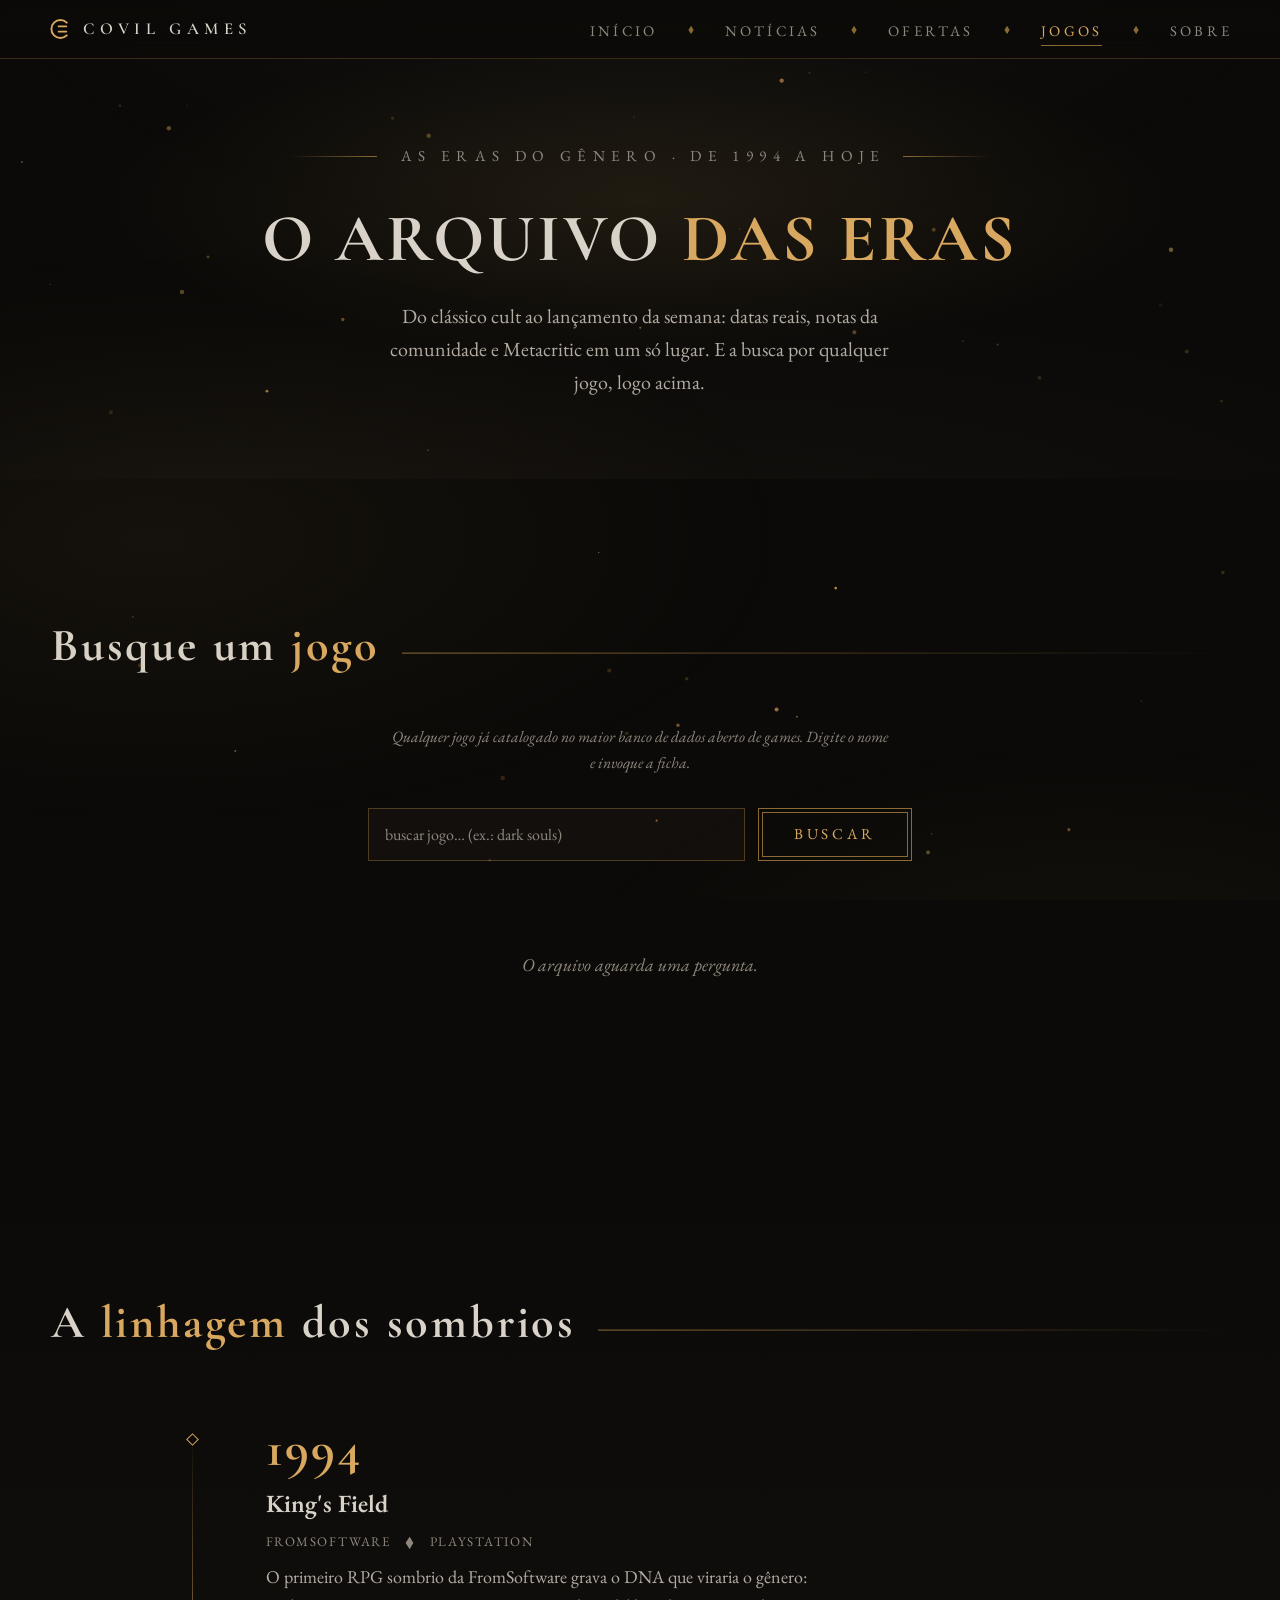
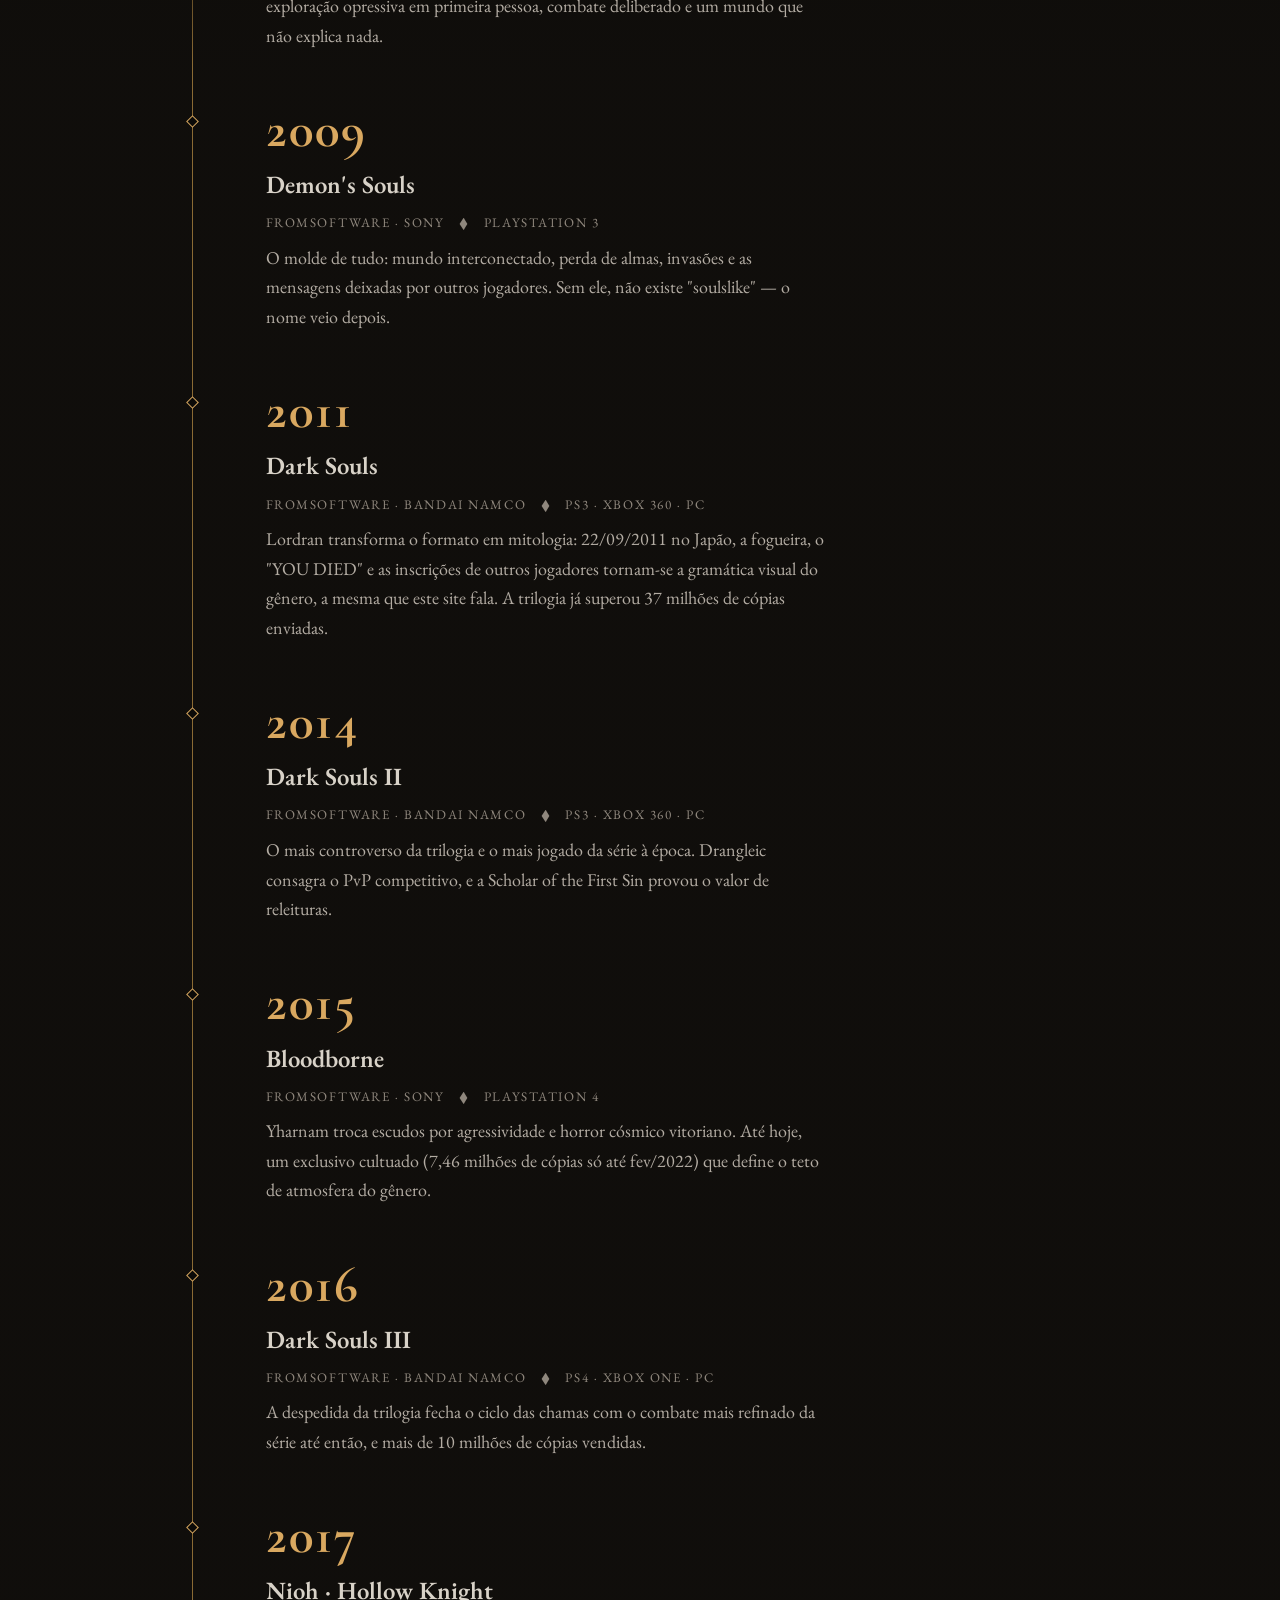
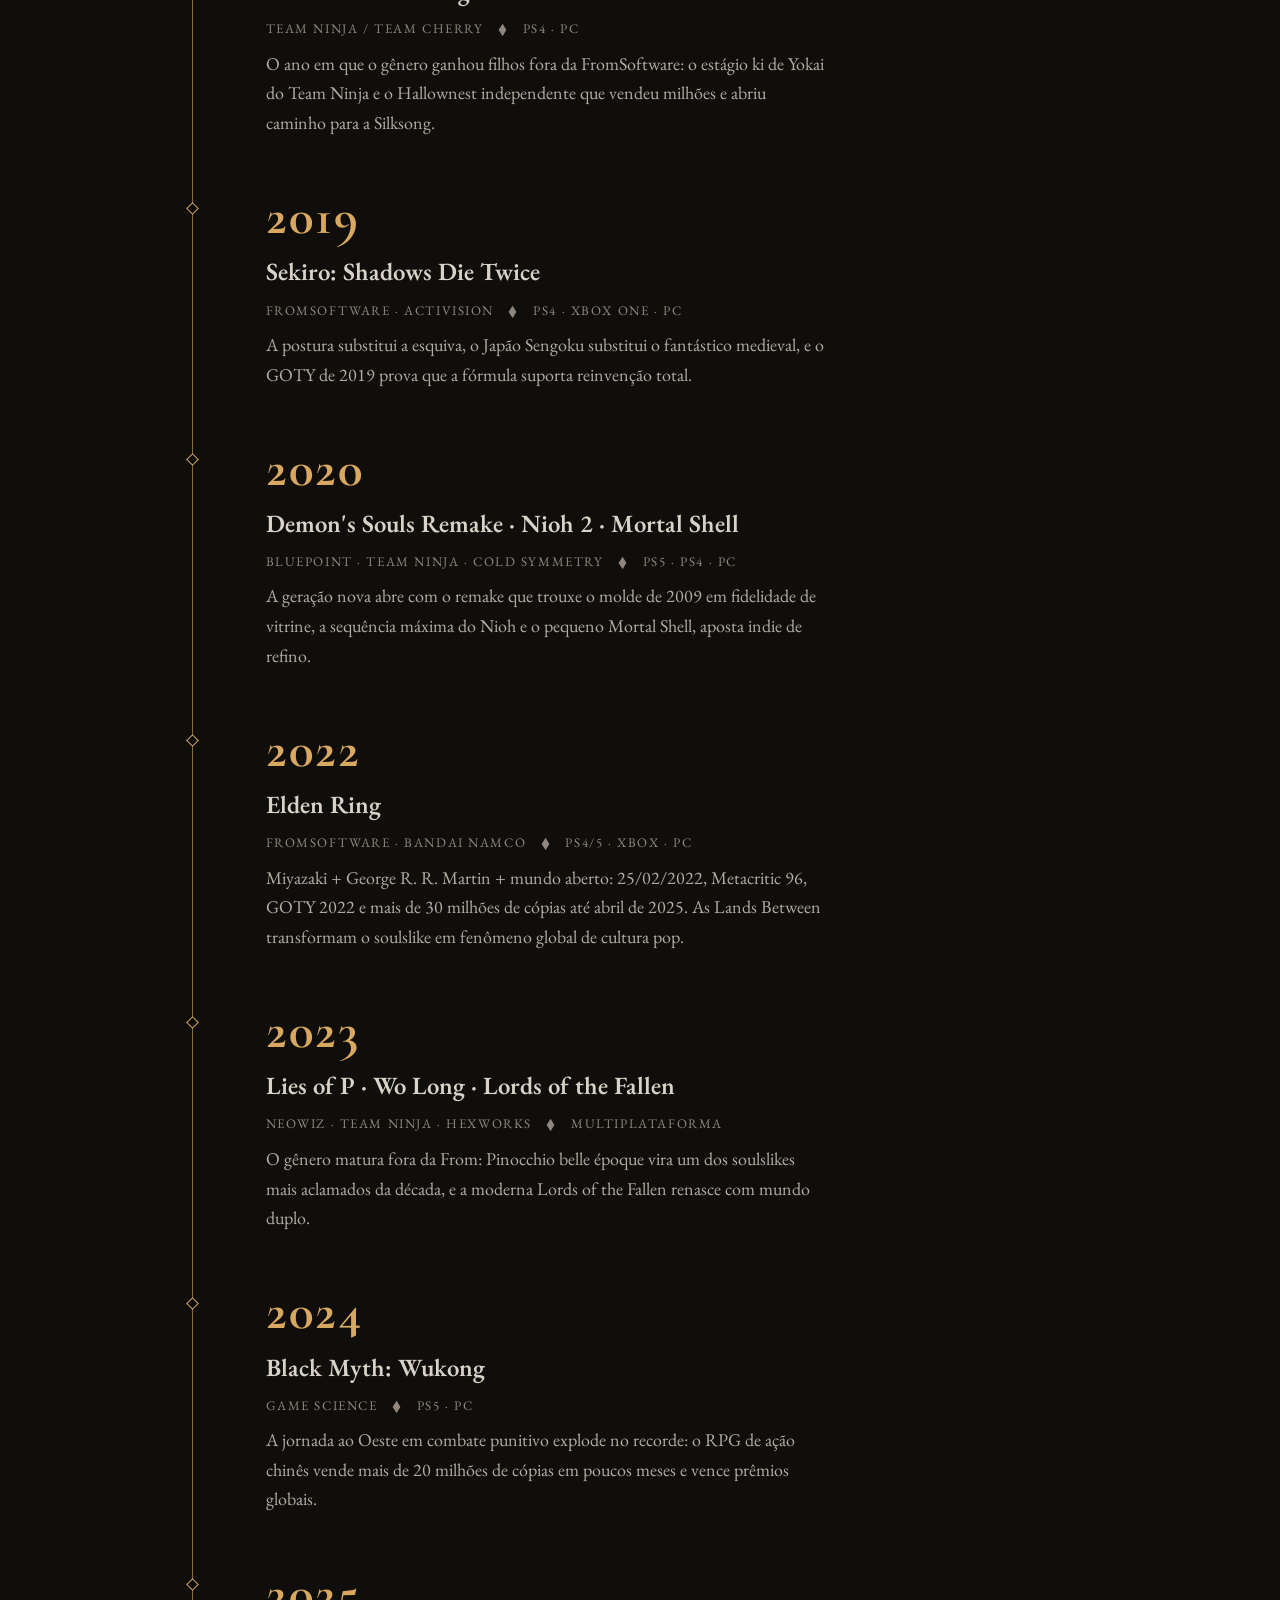
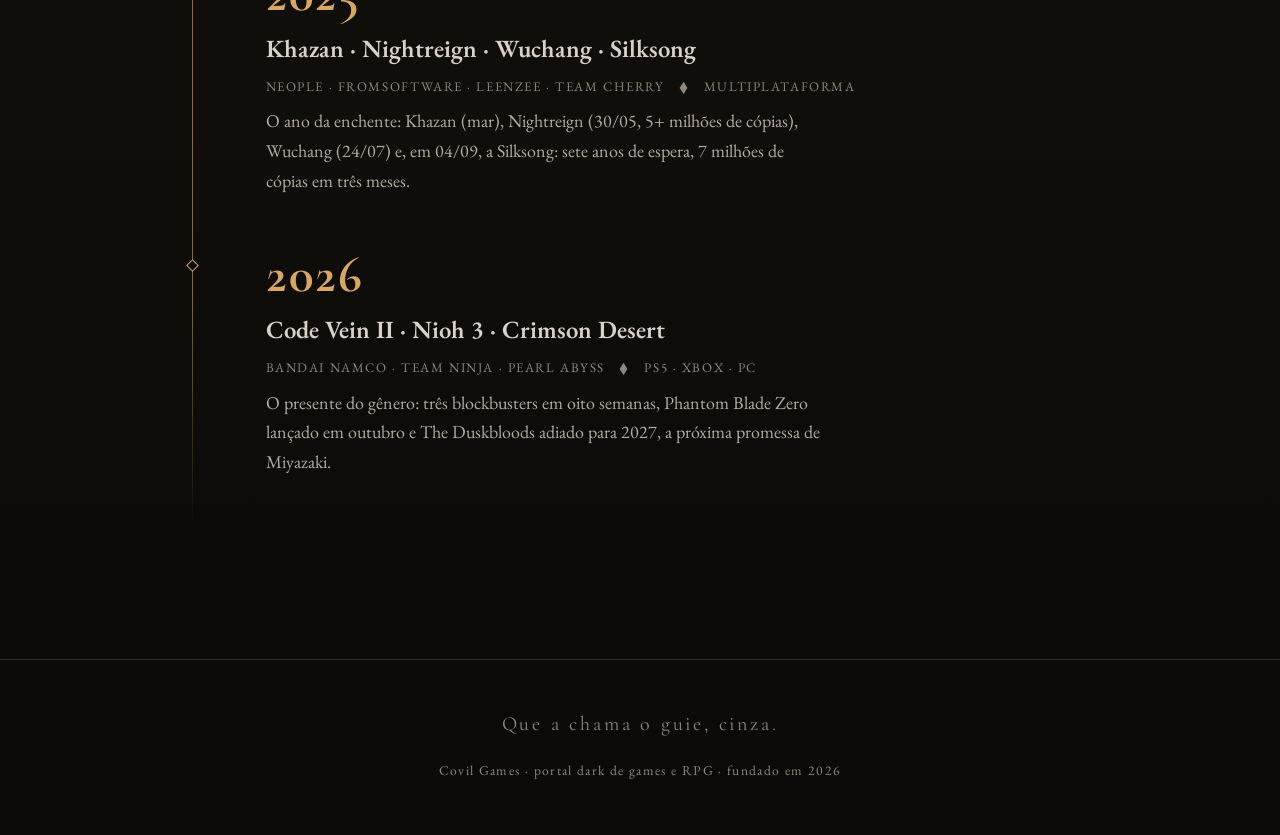
==== commit af7d3944: "feat: rebranding para Covil Games — nome, logo C, vocabulário do covil" ====
--- a/jogos.html
+++ b/jogos.html
@@ -3,9 +3,9 @@
 <head>
 <meta charset="UTF-8">
 <meta name="viewport" content="width=device-width, initial-scale=1.0">
-<title>O Arquivo — Gena Souls Like | todos os jogos do gênero</title>
-<meta name="description" content="O arquivo dos jogos: a linhagem completa do gênero soulslike de King's Field (1994) a hoje, e a busca por qualquer jogo já catalogado. Datas, desenvolvedores e marcos reais.">
-<link rel="icon" href="data:image/svg+xml,%3Csvg xmlns='http://www.w3.org/2000/svg' viewBox='0 0 32 32'%3E%3Crect width='32' height='32' fill='%230b0a08'/%3E%3Cpath d='M16 4 28 16 16 28 4 16Z' fill='none' stroke='%23d9a860' stroke-width='2'/%3E%3Cpath d='M16 11 21 16 16 21 11 16Z' fill='%23d9a860'/%3E%3C/svg%3E">
+<title>O Arquivo — Covil Games | todos os jogos do gênero</title>
+<meta name="description" content="O arquivo dos jogos: do clássico cult ao lançamento da semana. Busque qualquer jogo já catalogado — capa, data de lançamento, nota da comunidade e Metacritic.">
+<link rel="icon" href="data:image/svg+xml,%3Csvg xmlns='http://www.w3.org/2000/svg' viewBox='0 0 32 32'%3E%3Crect width='32' height='32' fill='%230b0a08'/%3E%3Cpath d='M24 7a11 11 0 1 0 0 18' fill='none' stroke='%23d9a860' stroke-width='3' stroke-linecap='round'/%3E%3Cpath d='M14 13.5h9M14 18.5h9' stroke='%23d9a860' stroke-width='2.4' stroke-linecap='round'/%3E%3C/svg%3E">
 <link rel="preconnect" href="https://fonts.googleapis.com">
 <link rel="preconnect" href="https://fonts.gstatic.com" crossorigin>
 <link href="https://fonts.googleapis.com/css2?family=Cormorant+Garamond:ital,wght@0,600;0,700;1,600&family=EB+Garamond:ital,wght@0,400;0,500;0,600;1,400&display=swap" rel="stylesheet">
@@ -22,12 +22,11 @@
 <!-- navegação -->
 <header class="nav">
   <a class="nav__sigil" href="index.html">
-    <svg width="24" height="28" viewBox="0 0 26 30" fill="none" aria-hidden="true">
-      <path d="M13 2c1.6 3.6 4.4 4.6 4.4 8.2 0 2.6-1.9 4.3-4.4 4.3s-4.4-1.7-4.4-4.3c0-2.1 1.3-3.2 1.8-5 .7 1.3 1.6 1.7 1.6 3" stroke="#d9a860" stroke-width="1.5" stroke-linecap="round"/>
-      <path d="M13 28V12" stroke="#d9a860" stroke-width="1.5" stroke-linecap="round"/>
-      <path d="M7.5 14.5h11" stroke="#d9a860" stroke-width="1.5" stroke-linecap="round"/>
+    <svg width="24" height="24" viewBox="0 0 32 32" fill="none" aria-hidden="true">
+      <path d="M25 7.5a12 12 0 1 0 0 17" stroke="#d9a860" stroke-width="2.6" stroke-linecap="round"/>
+      <path d="M14 12.5h10.5M14 19.5h10.5" stroke="#d9a860" stroke-width="2.2" stroke-linecap="round"/>
     </svg>
-    <span>Gena&nbsp;Souls&nbsp;Like</span>
+    <span>Covil&nbsp;Games</span>
   </a>
   <nav aria-label="Navegação principal">
     <ul class="nav__links">
@@ -49,7 +48,7 @@
   <div class="hero__inner">
     <p class="area-mark"><span>As eras do gênero · de 1994 a hoje</span></p>
     <h1 class="hero__title">O arquivo <em>das eras</em></h1>
-    <p class="hero__dek">A linhagem completa do RPG sombrio ao soulslike: datas reais, marcos verificados e as notas de quem jogou tudo. E, abaixo, a busca por qualquer jogo já catalogado.</p>
+    <p class="hero__dek">Do clássico cult ao lançamento da semana: datas reais, notas da comunidade e Metacritic em um só lugar. E a busca por qualquer jogo, logo acima.</p>
   </div>
 </section>
 
@@ -80,7 +79,7 @@
 <section class="section section--shaded" id="arquivo">
   <div class="frame">
     <header class="section-head">
-      <h2 class="section-head__title">A <em>linhagem</em></h2>
+      <h2 class="section-head__title">A <em>linhagem</em> dos sombrios</h2>
       <div class="section-head__rule" aria-hidden="true"></div>
     </header>
 
@@ -190,7 +189,7 @@
 
 <footer class="footer">
   <p class="footer__line">Que a chama o guie, cinza.</p>
-  <p class="footer__meta">Gena Souls Like · portal dark de games e RPG · fundado em 2026</p>
+  <p class="footer__meta">Covil Games · portal dark de games e RPG · fundado em 2026</p>
 </footer>
 
 <script src="config.js"></script>
--- a/styles.css
+++ b/styles.css
@@ -24,6 +24,11 @@
   --ember:      #d9a860;   /* títulos de destaque, links ativos (8.2:1) */
   --ember-hi:   #f0cd92;   /* hover, faísca viva */
   --ember-deep: #8a6a34;   /* filetes, bordas (decoração, não texto) */
+
+  /* Acentos do portal — uma cor por território */
+  --flame:      #e07862;   /* ofertas, promoções, urgência (5.9:1) */
+  --jade:       #85c28f;   /* jogos grátis, metas positivas (7.4:1) */
+  --arcane:     #93abe4;   /* plataformas, ferramentas, busca (7.0:1) */
 
   /* Mist */
   --mist-1:     rgba(217, 168, 96, 0.05);
@@ -866,6 +871,18 @@
 
 .cat-card--ember { border-color: var(--ember-deep); }
 
+.cat-card--flame { border-color: rgba(224, 120, 98, 0.55); }
+.cat-card--flame:hover { border-color: var(--flame); }
+.cat-card--flame .cat-card__title { color: var(--flame); }
+
+.cat-card--arcane { border-color: rgba(147, 171, 228, 0.45); }
+.cat-card--arcane:hover { border-color: var(--arcane); }
+.cat-card--arcane .cat-card__title { color: var(--arcane); }
+
+.cat-card--jade { border-color: rgba(133, 194, 143, 0.45); }
+.cat-card--jade:hover { border-color: var(--jade); }
+.cat-card--jade .cat-card__title { color: var(--jade); }
+
 .cat-card__kicker {
   color: var(--ash-dim);
   font-size: 0.72rem;
@@ -1017,7 +1034,12 @@
   font-size: 0.9rem;
 }
 
-.deal__free { color: var(--ember); font-family: var(--screen); font-size: 1.4rem; font-weight: 700; }
+.deal__free { color: var(--jade); font-family: var(--screen); font-size: 1.4rem; font-weight: 700; }
+
+.deal--free { border-color: rgba(133, 194, 143, 0.55); }
+.deal--free:hover { border-color: var(--jade); }
+
+.deal__now { color: var(--flame); }
 
 .deal__ends {
   color: var(--ash-dim);
@@ -1044,6 +1066,77 @@
   font-size: 0.95rem;
   line-height: 1.5;
 }
+
+/* ---------- Fio de notícias da home (ticker denso) ---------- */
+.wire {
+  display: grid;
+  gap: 0;
+  border-top: 1px solid rgba(138, 106, 52, 0.4);
+}
+
+.wire__item {
+  position: relative;
+  display: grid;
+  grid-template-columns: auto 1fr auto;
+  align-items: baseline;
+  gap: 1.1rem;
+  padding: 0.85rem 0.4rem;
+  border-bottom: 1px solid rgba(138, 106, 52, 0.22);
+  transition: background 300ms;
+}
+
+.wire__item:hover { background: rgba(32, 26, 20, 0.55); }
+
+.wire__time {
+  color: var(--ash-dim);
+  font-size: 0.8rem;
+  letter-spacing: 0.06em;
+  white-space: nowrap;
+  min-width: 5.2rem;
+}
+
+.wire__title {
+  color: var(--stone);
+  font-family: var(--read);
+  font-size: 1.04rem;
+  font-weight: 500;
+  line-height: 1.35;
+}
+
+.wire__item:hover .wire__title { color: var(--ember-hi); }
+
+.wire__cat {
+  color: var(--ash-dim);
+  font-size: 0.7rem;
+  letter-spacing: 0.14em;
+  text-transform: uppercase;
+  white-space: nowrap;
+}
+
+.wire__cat--ofertas { color: var(--flame); }
+.wire__cat--gratis { color: var(--jade); }
+.wire__cat--plataformas { color: var(--arcane); }
+
+.wire__link {
+  position: absolute;
+  inset: 0;
+}
+
+.wire__more {
+  margin-top: 1.6rem;
+  text-align: center;
+}
+
+.deals__grid--four {
+  grid-template-columns: repeat(auto-fill, minmax(min(19rem, 100%), 1fr));
+}
+
+.deals__grid--four .deal__media { aspect-ratio: 16 / 9; }
+
+/* ---------- Selos de categoria nas cartas ---------- */
+.card__tag--flame { color: var(--flame); border-color: var(--flame); }
+.card__tag--jade { color: var(--jade); border-color: var(--jade); }
+.card__tag--arcane { color: var(--arcane); border-color: var(--arcane); }
 
 /* ==========================================================================
    REVELAÇÃO AO ROLAR — a inscrição aparece
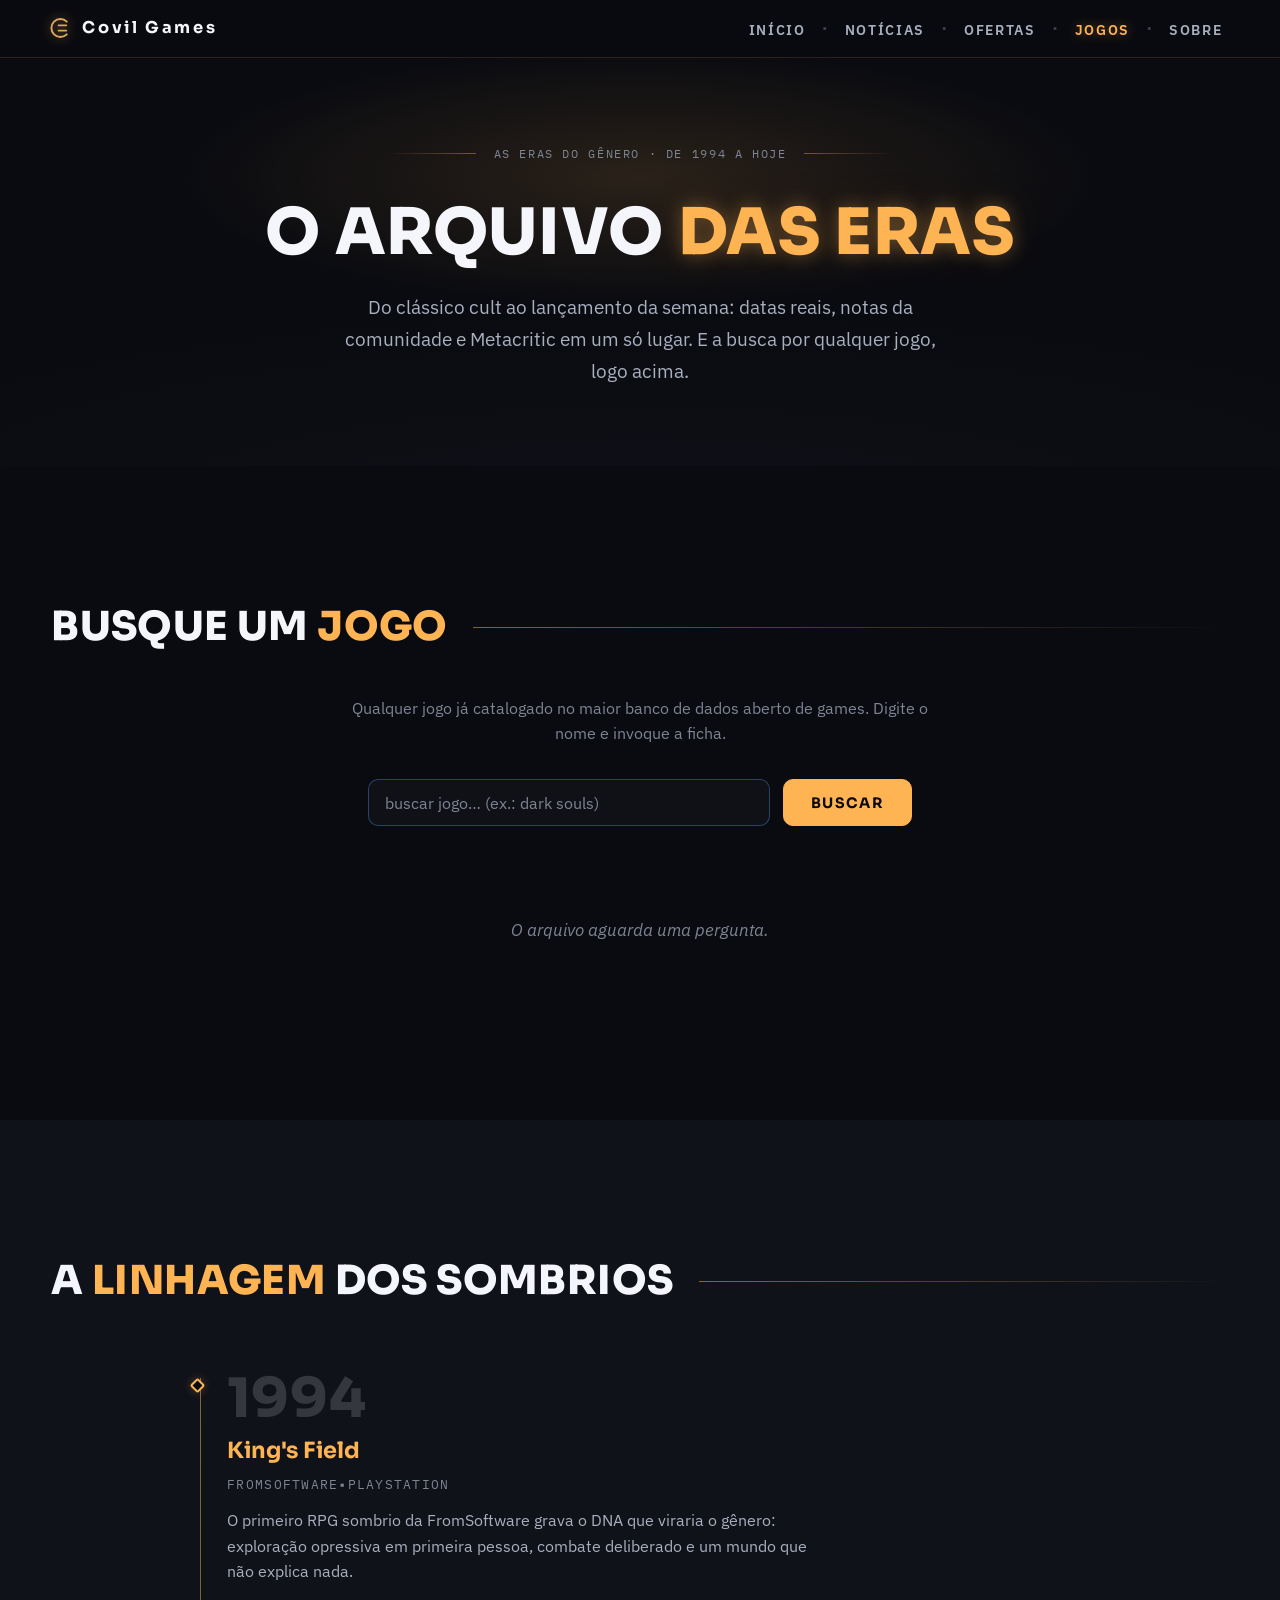
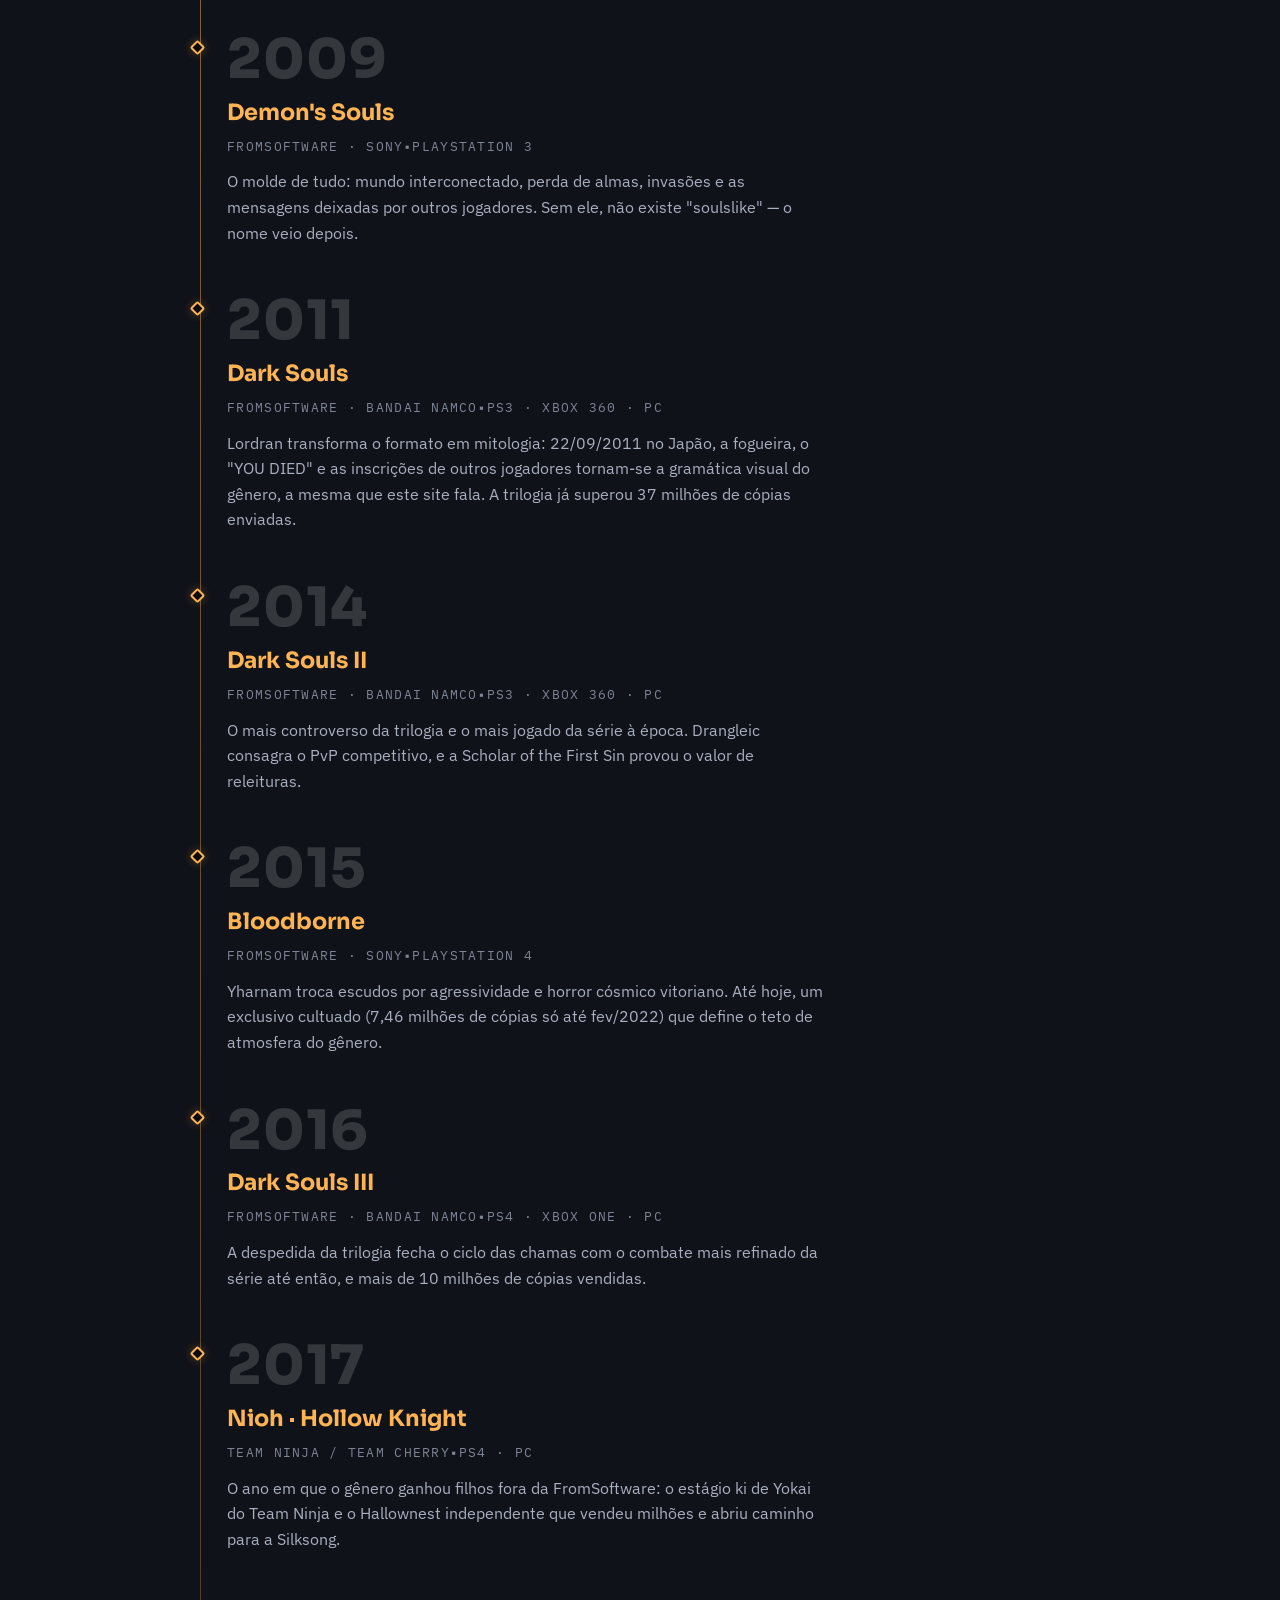
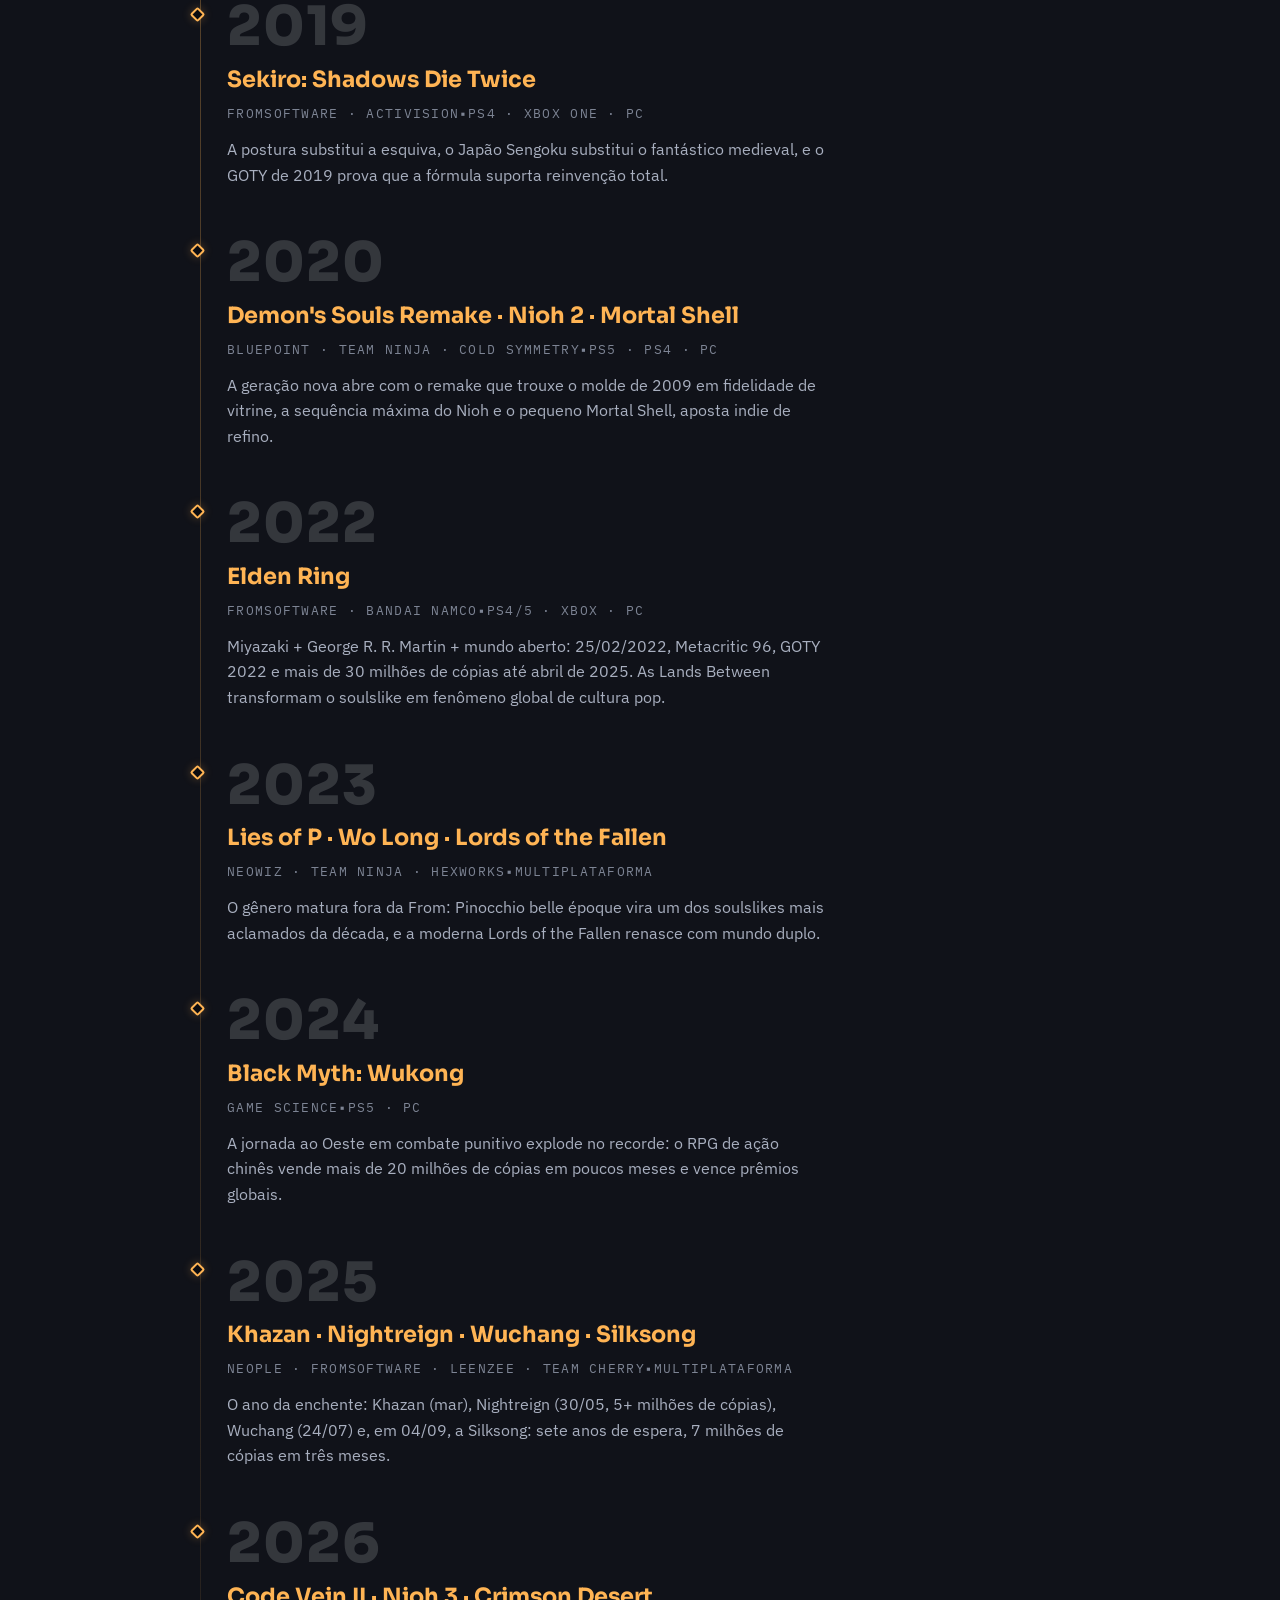
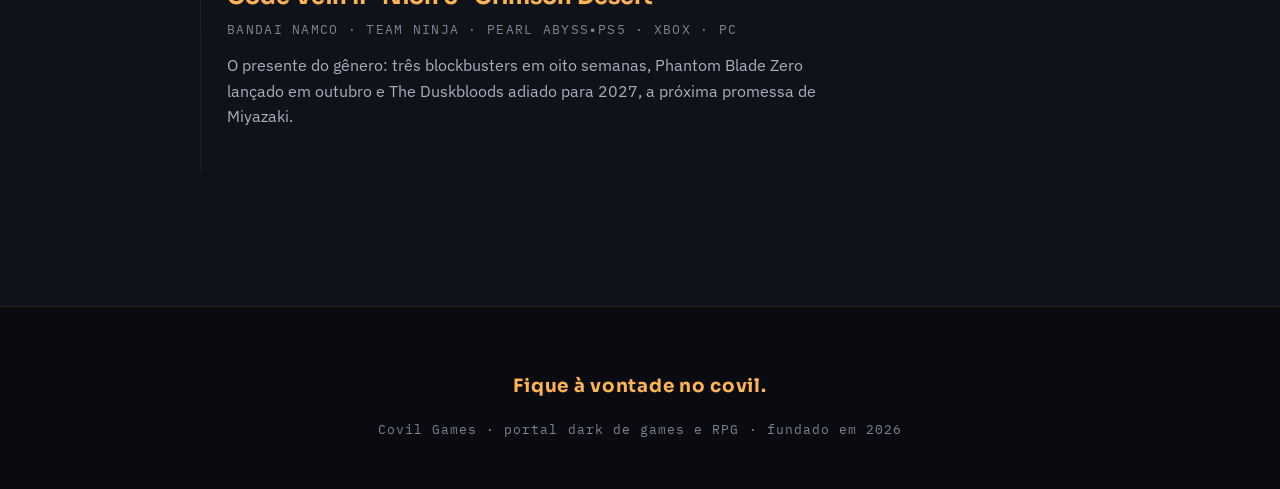
==== commit 9d70e12c: "feat: novo mundo visual Marquee do Covil — salão escuro, luz por território, Sora/Plex, glow real" ====
--- a/jogos.html
+++ b/jogos.html
@@ -8,16 +8,11 @@
 <link rel="icon" href="data:image/svg+xml,%3Csvg xmlns='http://www.w3.org/2000/svg' viewBox='0 0 32 32'%3E%3Crect width='32' height='32' fill='%230b0a08'/%3E%3Cpath d='M24 7a11 11 0 1 0 0 18' fill='none' stroke='%23d9a860' stroke-width='3' stroke-linecap='round'/%3E%3Cpath d='M14 13.5h9M14 18.5h9' stroke='%23d9a860' stroke-width='2.4' stroke-linecap='round'/%3E%3C/svg%3E">
 <link rel="preconnect" href="https://fonts.googleapis.com">
 <link rel="preconnect" href="https://fonts.gstatic.com" crossorigin>
-<link href="https://fonts.googleapis.com/css2?family=Cormorant+Garamond:ital,wght@0,600;0,700;1,600&family=EB+Garamond:ital,wght@0,400;0,500;0,600;1,400&display=swap" rel="stylesheet">
+<link href="https://fonts.googleapis.com/css2?family=Sora:wght@600;700;800&family=IBM+Plex+Sans:wght@400;500;600&family=IBM+Plex+Mono:wght@400;600&display=swap" rel="stylesheet">
 <link rel="stylesheet" href="styles.css">
 <noscript><style>.reveal{opacity:1;transform:none;filter:none}</style></noscript>
 </head>
 <body>
-
-<!-- atmosfera -->
-<canvas id="embers" aria-hidden="true"></canvas>
-<div class="fog-layer" aria-hidden="true"></div>
-<div class="fog-layer fog-layer--deep" aria-hidden="true"></div>
 
 <!-- navegação -->
 <header class="nav">
@@ -31,13 +26,13 @@
   <nav aria-label="Navegação principal">
     <ul class="nav__links">
       <li><a href="index.html">Início</a></li>
-      <li class="nav__separator" aria-hidden="true">◆</li>
+      <li class="nav__separator" aria-hidden="true">▪</li>
       <li><a href="noticias.html">Notícias</a></li>
-      <li class="nav__separator" aria-hidden="true">◆</li>
+      <li class="nav__separator" aria-hidden="true">▪</li>
       <li><a href="ofertas.html">Ofertas</a></li>
-      <li class="nav__separator" aria-hidden="true">◆</li>
+      <li class="nav__separator" aria-hidden="true">▪</li>
       <li><a href="jogos.html" aria-current="page">Jogos</a></li>
-      <li class="nav__separator" aria-hidden="true">◆</li>
+      <li class="nav__separator" aria-hidden="true">▪</li>
       <li><a href="sobre.html">Sobre</a></li>
     </ul>
   </nav>
@@ -87,98 +82,98 @@
       <article class="era reveal">
         <p class="era__year">1994</p>
         <h3 class="era__game">King's Field</h3>
-        <p class="era__fact"><span>FromSoftware</span><span>◆</span><span>PlayStation</span></p>
+        <p class="era__fact"><span>FromSoftware</span><span>▪</span><span>PlayStation</span></p>
         <p class="era__note">O primeiro RPG sombrio da FromSoftware grava o DNA que viraria o gênero: exploração opressiva em primeira pessoa, combate deliberado e um mundo que não explica nada.</p>
       </article>
 
       <article class="era reveal">
         <p class="era__year">2009</p>
         <h3 class="era__game">Demon's Souls</h3>
-        <p class="era__fact"><span>FromSoftware · Sony</span><span>◆</span><span>PlayStation 3</span></p>
+        <p class="era__fact"><span>FromSoftware · Sony</span><span>▪</span><span>PlayStation 3</span></p>
         <p class="era__note">O molde de tudo: mundo interconectado, perda de almas, invasões e as mensagens deixadas por outros jogadores. Sem ele, não existe "soulslike" — o nome veio depois.</p>
       </article>
 
       <article class="era reveal">
         <p class="era__year">2011</p>
         <h3 class="era__game">Dark Souls</h3>
-        <p class="era__fact"><span>FromSoftware · Bandai Namco</span><span>◆</span><span>PS3 · Xbox 360 · PC</span></p>
+        <p class="era__fact"><span>FromSoftware · Bandai Namco</span><span>▪</span><span>PS3 · Xbox 360 · PC</span></p>
         <p class="era__note">Lordran transforma o formato em mitologia: 22/09/2011 no Japão, a fogueira, o "YOU DIED" e as inscrições de outros jogadores tornam-se a gramática visual do gênero, a mesma que este site fala. A trilogia já superou 37 milhões de cópias enviadas.</p>
       </article>
 
       <article class="era reveal">
         <p class="era__year">2014</p>
         <h3 class="era__game">Dark Souls II</h3>
-        <p class="era__fact"><span>FromSoftware · Bandai Namco</span><span>◆</span><span>PS3 · Xbox 360 · PC</span></p>
+        <p class="era__fact"><span>FromSoftware · Bandai Namco</span><span>▪</span><span>PS3 · Xbox 360 · PC</span></p>
         <p class="era__note">O mais controverso da trilogia e o mais jogado da série à época. Drangleic consagra o PvP competitivo, e a Scholar of the First Sin provou o valor de releituras.</p>
       </article>
 
       <article class="era reveal">
         <p class="era__year">2015</p>
         <h3 class="era__game">Bloodborne</h3>
-        <p class="era__fact"><span>FromSoftware · Sony</span><span>◆</span><span>PlayStation 4</span></p>
+        <p class="era__fact"><span>FromSoftware · Sony</span><span>▪</span><span>PlayStation 4</span></p>
         <p class="era__note">Yharnam troca escudos por agressividade e horror cósmico vitoriano. Até hoje, um exclusivo cultuado (7,46 milhões de cópias só até fev/2022) que define o teto de atmosfera do gênero.</p>
       </article>
 
       <article class="era reveal">
         <p class="era__year">2016</p>
         <h3 class="era__game">Dark Souls III</h3>
-        <p class="era__fact"><span>FromSoftware · Bandai Namco</span><span>◆</span><span>PS4 · Xbox One · PC</span></p>
+        <p class="era__fact"><span>FromSoftware · Bandai Namco</span><span>▪</span><span>PS4 · Xbox One · PC</span></p>
         <p class="era__note">A despedida da trilogia fecha o ciclo das chamas com o combate mais refinado da série até então, e mais de 10 milhões de cópias vendidas.</p>
       </article>
 
       <article class="era reveal">
         <p class="era__year">2017</p>
         <h3 class="era__game">Nioh · Hollow Knight</h3>
-        <p class="era__fact"><span>Team Ninja / Team Cherry</span><span>◆</span><span>PS4 · PC</span></p>
+        <p class="era__fact"><span>Team Ninja / Team Cherry</span><span>▪</span><span>PS4 · PC</span></p>
         <p class="era__note">O ano em que o gênero ganhou filhos fora da FromSoftware: o estágio ki de Yokai do Team Ninja e o Hallownest independente que vendeu milhões e abriu caminho para a Silksong.</p>
       </article>
 
       <article class="era reveal">
         <p class="era__year">2019</p>
         <h3 class="era__game">Sekiro: Shadows Die Twice</h3>
-        <p class="era__fact"><span>FromSoftware · Activision</span><span>◆</span><span>PS4 · Xbox One · PC</span></p>
+        <p class="era__fact"><span>FromSoftware · Activision</span><span>▪</span><span>PS4 · Xbox One · PC</span></p>
         <p class="era__note">A postura substitui a esquiva, o Japão Sengoku substitui o fantástico medieval, e o GOTY de 2019 prova que a fórmula suporta reinvenção total.</p>
       </article>
 
       <article class="era reveal">
         <p class="era__year">2020</p>
         <h3 class="era__game">Demon's Souls Remake · Nioh 2 · Mortal Shell</h3>
-        <p class="era__fact"><span>Bluepoint · Team Ninja · Cold Symmetry</span><span>◆</span><span>PS5 · PS4 · PC</span></p>
+        <p class="era__fact"><span>Bluepoint · Team Ninja · Cold Symmetry</span><span>▪</span><span>PS5 · PS4 · PC</span></p>
         <p class="era__note">A geração nova abre com o remake que trouxe o molde de 2009 em fidelidade de vitrine, a sequência máxima do Nioh e o pequeno Mortal Shell, aposta indie de refino.</p>
       </article>
 
       <article class="era reveal">
         <p class="era__year">2022</p>
         <h3 class="era__game">Elden Ring</h3>
-        <p class="era__fact"><span>FromSoftware · Bandai Namco</span><span>◆</span><span>PS4/5 · Xbox · PC</span></p>
+        <p class="era__fact"><span>FromSoftware · Bandai Namco</span><span>▪</span><span>PS4/5 · Xbox · PC</span></p>
         <p class="era__note">Miyazaki + George R. R. Martin + mundo aberto: 25/02/2022, Metacritic 96, GOTY 2022 e mais de 30 milhões de cópias até abril de 2025. As Lands Between transformam o soulslike em fenômeno global de cultura pop.</p>
       </article>
 
       <article class="era reveal">
         <p class="era__year">2023</p>
         <h3 class="era__game">Lies of P · Wo Long · Lords of the Fallen</h3>
-        <p class="era__fact"><span>Neowiz · Team Ninja · Hexworks</span><span>◆</span><span>Multiplataforma</span></p>
+        <p class="era__fact"><span>Neowiz · Team Ninja · Hexworks</span><span>▪</span><span>Multiplataforma</span></p>
         <p class="era__note">O gênero matura fora da From: Pinocchio belle époque vira um dos soulslikes mais aclamados da década, e a moderna Lords of the Fallen renasce com mundo duplo.</p>
       </article>
 
       <article class="era reveal">
         <p class="era__year">2024</p>
         <h3 class="era__game">Black Myth: Wukong</h3>
-        <p class="era__fact"><span>Game Science</span><span>◆</span><span>PS5 · PC</span></p>
+        <p class="era__fact"><span>Game Science</span><span>▪</span><span>PS5 · PC</span></p>
         <p class="era__note">A jornada ao Oeste em combate punitivo explode no recorde: o RPG de ação chinês vende mais de 20 milhões de cópias em poucos meses e vence prêmios globais.</p>
       </article>
 
       <article class="era reveal">
         <p class="era__year">2025</p>
         <h3 class="era__game">Khazan · Nightreign · Wuchang · Silksong</h3>
-        <p class="era__fact"><span>Neople · FromSoftware · Leenzee · Team Cherry</span><span>◆</span><span>Multiplataforma</span></p>
+        <p class="era__fact"><span>Neople · FromSoftware · Leenzee · Team Cherry</span><span>▪</span><span>Multiplataforma</span></p>
         <p class="era__note">O ano da enchente: Khazan (mar), Nightreign (30/05, 5+ milhões de cópias), Wuchang (24/07) e, em 04/09, a Silksong: sete anos de espera, 7 milhões de cópias em três meses.</p>
       </article>
 
       <article class="era reveal">
         <p class="era__year">2026</p>
         <h3 class="era__game">Code Vein II · Nioh 3 · Crimson Desert</h3>
-        <p class="era__fact"><span>Bandai Namco · Team Ninja · Pearl Abyss</span><span>◆</span><span>PS5 · Xbox · PC</span></p>
+        <p class="era__fact"><span>Bandai Namco · Team Ninja · Pearl Abyss</span><span>▪</span><span>PS5 · Xbox · PC</span></p>
         <p class="era__note">O presente do gênero: três blockbusters em oito semanas, Phantom Blade Zero lançado em outubro e The Duskbloods adiado para 2027, a próxima promessa de Miyazaki.</p>
       </article>
 
@@ -188,7 +183,7 @@
 </main>
 
 <footer class="footer">
-  <p class="footer__line">Que a chama o guie, cinza.</p>
+  <p class="footer__line">Fique à vontade no covil.</p>
   <p class="footer__meta">Covil Games · portal dark de games e RPG · fundado em 2026</p>
 </footer>
 
--- a/styles.css
+++ b/styles.css
@@ -1,51 +1,56 @@
 /* ==========================================================================
-   GENA SOULS LIKE — "Inscrições de Firelink"
-   Mundo: preto-cinza profundo, ouro brasa, serifas monumentais.
-   Nenhum canto arredondado. Nenhuma sombra colorida. Uma cor só: a brasa.
+   COVIL GAMES — "Marquee do Covil"
+   Mundo: corredor de fliperama moderno — preto de salão, uma luz por
+   território (âmbar/vermelho/verde/azul), glow real só onde há vida.
    ========================================================================== */
 
 /* ---------- Tokens ---------- */
 :root {
-  /* Ground */
-  --ink:        #0b0a08;   /* o abismo — fundo da página */
-  --pit:        rgba(26, 22, 19, 0.65);  /* carta, topo */
-  --pit-deep:   rgba(20, 17, 14, 0.65);  /* carta, base */
-  --pit-2:      rgba(32, 26, 20, 0.8);   /* carta em hover, topo */
-  --pit-2-deep: rgba(22, 18, 15, 0.8);   /* carta em hover, base */
-  --pit-base:   #14110e;   /* superfície sombreada de seção */
-  --veil:       #0e0c0a;   /* véu sobre mídia */
+  /* Ground — o salão escuro */
+  --ink:        #0a0b10;   /* piso do corredor */
+  --pit:        rgba(21, 24, 34, 0.72);   /* painel de gabinete */
+  --pit-deep:   rgba(14, 16, 24, 0.72);
+  --pit-2:      rgba(28, 32, 46, 0.85);   /* painel em hover */
+  --pit-2-deep: rgba(18, 21, 31, 0.85);
+  --pit-base:   #101219;   /* seção sombreada */
+  --veil:       #0d0e14;   /* véu sobre mídia */
 
   /* Ink */
-  --ash:        #b3aca3;   /* corpo de texto  (7.9:1 sobre --ink) */
-  --ash-dim:    #8f877d;   /* meta, datas    (5.6:1 sobre --ink) */
-  --stone:      #d8d2c8;   /* títulos de leitura, dek do hero */
-
-  /* Fire — a única cor */
-  --ember:      #d9a860;   /* títulos de destaque, links ativos (8.2:1) */
-  --ember-hi:   #f0cd92;   /* hover, faísca viva */
-  --ember-deep: #8a6a34;   /* filetes, bordas (decoração, não texto) */
-
-  /* Acentos do portal — uma cor por território */
-  --flame:      #e07862;   /* ofertas, promoções, urgência (5.9:1) */
-  --jade:       #85c28f;   /* jogos grátis, metas positivas (7.4:1) */
-  --arcane:     #93abe4;   /* plataformas, ferramentas, busca (7.0:1) */
-
-  /* Mist */
-  --mist-1:     rgba(217, 168, 96, 0.05);
-  --mist-2:     rgba(216, 210, 200, 0.04);
+  --ash:        #a8afbf;   /* corpo de texto (7.6:1) */
+  --ash-dim:    #7d8494;   /* meta, datas (4.9:1) */
+  --stone:      #f4f6fb;   /* títulos de leitura — branco-fósforo */
+
+  /* Luzes do corredor — uma por território */
+  --ember:      #ffb454;   /* âmbar: notícias e marca (9.6:1) */
+  --ember-hi:   #ffd18a;   /* glow forte */
+  --ember-deep: #8a5a1e;   /* filetes âmbar */
+  --flame:      #ff5a4e;   /* ofertas (5.5:1) */
+  --flame-deep: #7a231d;
+  --jade:       #4ade80;   /* grátis (9.0:1) */
+  --jade-deep:  #1d5c34;
+  --arcane:     #5aa2ff;   /* plataformas, busca (6.8:1) */
+  --arcane-deep:#1e3f70;
+
+  /* Glow — só em elementos ativos */
+  --glow-ember:  0 0 18px rgba(255, 180, 84, 0.35), 0 0 46px rgba(255, 180, 84, 0.14);
+  --glow-flame:  0 0 18px rgba(255, 90, 78, 0.32), 0 0 46px rgba(255, 90, 78, 0.12);
+  --glow-jade:   0 0 18px rgba(74, 222, 128, 0.3), 0 0 46px rgba(74, 222, 128, 0.12);
+  --glow-arcane: 0 0 18px rgba(90, 162, 255, 0.3), 0 0 46px rgba(90, 162, 255, 0.12);
 
   /* Layout */
   --gutter:     clamp(1.25rem, 4vw, 3rem);
   --section-y:  clamp(4.5rem, 10vw, 8.5rem);
   --frame:      min(1200px, 92vw);
-
-  /* Type */
-  --screen:     "Cormorant Garamond", "Times New Roman", serif; /* mensagens de tela */
-  --read:       "EB Garamond", Georgia, serif;                  /* leitura e títulos */
+  --radius:     10px;
+
+  /* Type — o letreiro e a leitura */
+  --display:    "Sora", "Segoe UI", sans-serif;       /* letreiro, marquee */
+  --read:       "IBM Plex Sans", "Segoe UI", sans-serif; /* leitura */
+  --mono:       "IBM Plex Mono", Consolas, monospace;  /* dados: hora, preço, nota */
 
   /* Motion */
   --ease-out:   cubic-bezier(0.16, 1, 0.3, 1);
-  --slow:       900ms;
+  --slow:       700ms;
 }
 
 /* ---------- Reset de mundo ---------- */
@@ -62,130 +67,99 @@
   background: var(--ink);
   color: var(--ash);
   font-family: var(--read);
-  font-size: 1.125rem;
+  font-size: 1.0625rem;
   line-height: 1.65;
   -webkit-font-smoothing: antialiased;
   overflow-x: hidden;
 }
 
-::selection { background: var(--ember-deep); color: var(--ink); }
-
-/* Barra de rolagem — parte do mundo, não do navegador */
+::selection { background: var(--ember); color: var(--ink); }
+
+/* Barra de rolagem — parte do mundo */
 ::-webkit-scrollbar { width: 10px; background: var(--ink); }
 ::-webkit-scrollbar-track { background: var(--ink); }
 ::-webkit-scrollbar-thumb {
-  background: var(--ember-deep);
+  background: #2a2e3d;
   border: 2px solid var(--ink);
-}
-::-webkit-scrollbar-thumb:hover { background: var(--ember); }
-
-/* Foco visível no vocabulário do mundo */
+  border-radius: 5px;
+}
+::-webkit-scrollbar-thumb:hover { background: var(--ember-deep); }
+
 :focus-visible {
-  outline: 1px solid var(--ember);
-  outline-offset: 3px;
-}
-
-img { display: block; max-width: 100%; }
-a { color: var(--ember); text-decoration: none; }
-a:hover { color: var(--ember-hi); }
-
-/* ---------- Camada de atmosfera (fogueira global) ---------- */
-.fog-layer,
-#embers {
-  position: fixed;
-  inset: 0;
-  pointer-events: none;
-  z-index: 1;
-}
-
-#embers { z-index: 2; }
-
-.fog-layer {
-  background:
-    radial-gradient(ellipse 80% 55% at 50% -10%, var(--mist-2), transparent 70%),
-    radial-gradient(ellipse 60% 40% at 85% 110%, var(--mist-1), transparent 70%);
-  animation: fog-drift 26s var(--ease-out) infinite alternate;
-}
-
-.fog-layer--deep {
-  background:
-    radial-gradient(ellipse 70% 45% at 12% 60%, var(--mist-1), transparent 72%);
-  animation-duration: 38s;
-  animation-direction: alternate-reverse;
-}
-
-@keyframes fog-drift {
-  from { transform: translate3d(-2.5%, -1.5%, 0) scale(1.05); }
-  to   { transform: translate3d(2.5%, 1.5%, 0) scale(1.12); }
-}
-
-/* ==========================================================================
-   NAVEGAÇÃO — o balcão do santuário
+  outline: 2px solid var(--ember);
+  outline-offset: 2px;
+  border-radius: 2px;
+}
+
+/* ==========================================================================
+   NAVEGAÇÃO — a entrada do corredor
    ========================================================================== */
 .nav {
   position: fixed;
-  top: 0; left: 0; right: 0;
-  z-index: 20;
+  inset: 0 0 auto 0;
+  z-index: 40;
   display: flex;
   align-items: center;
   justify-content: space-between;
   gap: 1rem;
   padding: 0.9rem var(--gutter);
-  background: linear-gradient(to bottom, rgba(11, 10, 8, 0.92), rgba(11, 10, 8, 0.78));
-  border-bottom: 1px solid rgba(138, 106, 52, 0.35);
+  background: rgba(10, 11, 16, 0.88);
   backdrop-filter: blur(10px);
-  -webkit-backdrop-filter: blur(10px);
+  border-bottom: 1px solid rgba(255, 180, 84, 0.14);
 }
 
 .nav__sigil {
-  display: flex;
+  display: inline-flex;
   align-items: center;
-  gap: 0.7rem;
+  gap: 0.65rem;
   color: var(--stone);
-  font-family: var(--screen);
-  font-weight: 600;
-  font-size: 1.05rem;
-  letter-spacing: 0.32em;
-  text-transform: uppercase;
-}
-
-.nav__sigil:hover { color: var(--ember-hi); }
-
-.nav__sigil svg { flex: none; }
+  text-decoration: none;
+  font-family: var(--display);
+  font-weight: 700;
+  font-size: 1.02rem;
+  letter-spacing: 0.16em;
+}
+
+.nav__sigil svg { filter: drop-shadow(0 0 6px rgba(255, 180, 84, 0.5)); }
 
 .nav__links {
   display: flex;
   align-items: center;
-  gap: clamp(0.9rem, 2.4vw, 2rem);
+  gap: 0.5rem;
   list-style: none;
 }
 
 .nav__links a {
-  color: var(--ash-dim);
-  font-size: 0.92rem;
-  letter-spacing: 0.22em;
-  text-transform: uppercase;
-  padding: 0.35rem 0;
-  border-bottom: 1px solid transparent;
-  transition: color 300ms, border-color 300ms;
-}
-
-.nav__links a:hover {
-  color: var(--ember-hi);
-  border-bottom-color: var(--ember-deep);
-}
-
-.nav__separator { color: var(--ember-deep); font-size: 0.55rem; user-select: none; }
-
-@media (max-width: 720px) {
-  .nav__links { gap: 0.8rem; }
-  .nav__links a { font-size: 0.72rem; letter-spacing: 0.14em; }
+  color: var(--ash);
+  text-decoration: none;
+  font-size: 0.86rem;
+  font-weight: 600;
+  letter-spacing: 0.12em;
+  text-transform: uppercase;
+  padding: 0.35rem 0.6rem;
+  border-radius: 6px;
+  transition: color 250ms, background 250ms;
+}
+
+.nav__links a:hover { color: var(--ember); background: rgba(255, 180, 84, 0.08); }
+
+.nav__links a[aria-current="page"] {
+  color: var(--ember);
+  text-shadow: 0 0 12px rgba(255, 180, 84, 0.45);
+}
+
+.nav__separator { color: #3a3f50; font-size: 0.7rem; }
+
+@media (max-width: 760px) {
+  .nav { gap: 0.4rem; }
   .nav__separator { display: none; }
-  .nav__sigil span { display: none; } /* só o sigilo */
-}
-
-/* ==========================================================================
-   HERO — a mensagem de tela
+  .nav__links { gap: 0; flex-wrap: wrap; justify-content: flex-end; }
+  .nav__links a { padding: 0.32rem 0.34rem; font-size: 0.7rem; letter-spacing: 0.04em; }
+  .nav__sigil span { display: none; }
+}
+
+/* ==========================================================================
+   HERO — o letreiro do covil
    ========================================================================== */
 .hero {
   position: relative;
@@ -198,27 +172,38 @@
   isolation: isolate;
 }
 
-/* véu radial: a luz que morre no centro */
+/* luz do corredor atrás do letreiro */
 .hero::before {
   content: "";
   position: absolute;
   inset: 0;
   z-index: -1;
   background:
-    radial-gradient(ellipse 62% 48% at 50% 42%, rgba(217, 168, 96, 0.10), transparent 68%),
-    radial-gradient(ellipse 120% 90% at 50% 115%, rgba(20, 17, 14, 0.9), transparent 60%);
-}
-
-.hero__inner { max-width: 60rem; }
-
-/* anúncio de área: linha-diamante-linha */
+    radial-gradient(ellipse 55% 42% at 50% 38%, rgba(255, 180, 84, 0.13), transparent 65%),
+    radial-gradient(ellipse 120% 80% at 50% 115%, rgba(16, 18, 25, 0.95), transparent 60%);
+}
+
+.hero__inner {
+  max-width: 60rem;
+  width: 100%;
+  min-width: 0;
+}
+
+/* anúncio de área */
 .area-mark {
   display: flex;
   align-items: center;
   justify-content: center;
   gap: 1.1rem;
-  color: var(--ember);
+  color: var(--ash-dim);
   margin-bottom: clamp(1.4rem, 3vw, 2.2rem);
+  font-family: var(--mono);
+  font-size: 0.72rem;
+  letter-spacing: 0.1em;
+  text-transform: uppercase;
+  text-align: center;
+  flex-wrap: wrap;
+  max-width: 100%;
 }
 
 .area-mark::before,
@@ -226,48 +211,43 @@
   content: "";
   height: 1px;
   width: clamp(2.2rem, 8vw, 5.5rem);
-  background: linear-gradient(to var(--dir, right), transparent, var(--ember-deep));
+  background: linear-gradient(to var(--dir, right), transparent, rgba(255, 180, 84, 0.4));
 }
 
 .area-mark::after { --dir: left; }
 
-.area-mark span {
-  font-size: 0.95rem;
-  letter-spacing: 0.42em;
-  text-transform: uppercase;
-  text-indent: 0.42em; /* compensa o tracking na última letra */
-  color: var(--ash-dim);
-}
+.area-mark span { color: var(--ash-dim); letter-spacing: 0.14em; }
 
 .hero__title {
-  font-family: var(--screen);
-  font-weight: 700;
-  font-size: clamp(2.9rem, 8.2vw, 5.5rem);
-  line-height: 1.04;
-  letter-spacing: 0.045em;
+  font-family: var(--display);
+  font-weight: 800;
+  font-size: clamp(2.1rem, 11vw, 5.2rem);
+  line-height: 1.08;
+  letter-spacing: 0.01em;
   text-transform: uppercase;
   color: var(--stone);
-  text-wrap: balance;
-  /* revelação: a mensagem surge do véu */
-  animation: message-rise 1.4s var(--ease-out) both 200ms;
+  overflow-wrap: anywhere;
+  padding-inline: 0.2rem;
+  animation: marquee-rise 1.1s var(--ease-out) both 120ms;
 }
 
 .hero__title em {
   font-style: normal;
   color: var(--ember);
-}
-
-@keyframes message-rise {
-  from { opacity: 0; transform: translateY(26px); filter: blur(6px); }
+  text-shadow: var(--glow-ember);
+}
+
+@keyframes marquee-rise {
+  from { opacity: 0; transform: translateY(22px); filter: blur(6px); }
   to   { opacity: 1; transform: none; filter: blur(0); }
 }
 
 .hero__dek {
-  max-width: 52ch;
-  margin: 1.6rem auto 0;
+  max-width: 54ch;
+  margin: 1.5rem auto 0;
   color: var(--ash);
-  font-size: clamp(1.05rem, 1.6vw, 1.25rem);
-  animation: message-rise 1.4s var(--ease-out) both 420ms;
+  font-size: clamp(1.02rem, 1.5vw, 1.2rem);
+  animation: marquee-rise 1.1s var(--ease-out) both 300ms;
 }
 
 .hero__actions {
@@ -275,538 +255,64 @@
   flex-wrap: wrap;
   justify-content: center;
   gap: 1.1rem 1.6rem;
-  margin-top: 2.6rem;
-  animation: message-rise 1.4s var(--ease-out) both 640ms;
-}
-
-/* Botão primário: placa de ouro com borda dupla */
+  margin-top: 2.4rem;
+  animation: marquee-rise 1.1s var(--ease-out) both 480ms;
+}
+
+.hero__scroll {
+  position: absolute;
+  bottom: 1.6rem;
+  left: 50%;
+  transform: translateX(-50%);
+  color: var(--ash-dim);
+  font-family: var(--mono);
+  font-size: 0.78rem;
+  letter-spacing: 0.2em;
+  text-transform: uppercase;
+  animation: marquee-rise 1.1s var(--ease-out) both 700ms;
+}
+
+/* Hero de página interna */
+.hero--page {
+  min-height: 50svh;
+  padding-top: 9rem;
+}
+
+.hero--page .hero__title { font-size: clamp(2.3rem, 5.6vw, 4rem); }
+
+/* ---------- Botões ---------- */
 .btn {
   display: inline-block;
-  font-family: var(--read);
-  font-size: 0.95rem;
-  letter-spacing: 0.24em;
-  text-transform: uppercase;
-  padding: 0.95rem 2.2rem;
-  border: 1px solid var(--ember-deep);
-  box-shadow: inset 0 0 0 3px var(--ink), inset 0 0 0 4px var(--ember-deep);
-  color: var(--ember);
-  background: transparent;
-  transition: background 350ms, color 350ms, box-shadow 350ms;
-}
-
-.btn:hover {
+  padding: 0.85rem 1.7rem;
   background: var(--ember);
   color: var(--ink);
-  box-shadow: inset 0 0 0 3px var(--ink), inset 0 0 0 4px var(--ember);
+  border: 1px solid var(--ember);
+  border-radius: var(--radius);
+  font-family: var(--display);
+  font-size: 0.9rem;
+  font-weight: 700;
+  letter-spacing: 0.09em;
+  text-transform: uppercase;
+  text-decoration: none;
+  cursor: pointer;
+  transition: background 300ms, box-shadow 300ms, transform 300ms var(--ease-out);
+}
+
+.btn:hover {
+  background: var(--ember-hi);
+  border-color: var(--ember-hi);
+  box-shadow: var(--glow-ember);
+  transform: translateY(-2px);
 }
 
 .btn--ghost {
-  border-color: transparent;
-  box-shadow: none;
-  color: var(--ash-dim);
-  padding-inline: 0.4rem;
+  background: transparent;
+  color: var(--ember);
 }
 
 .btn--ghost:hover {
-  background: transparent;
+  background: rgba(255, 180, 84, 0.1);
   color: var(--ember-hi);
-}
-
-.hero__scroll {
-  position: absolute;
-  bottom: 2.2rem;
-  left: 50%;
-  transform: translateX(-50%);
-  color: var(--ash-dim);
-  font-size: 0.78rem;
-  letter-spacing: 0.3em;
-  text-transform: uppercase;
-  animation: ember-pulse 3.2s ease-in-out infinite;
-}
-
-@keyframes ember-pulse {
-  0%, 100% { opacity: 0.45; }
-  50%      { opacity: 1; }
-}
-
-/* ==========================================================================
-   SEÇÕES — cabeçalhos como placas de santuário
-   ========================================================================== */
-.section { padding: var(--section-y) 0; position: relative; }
-
-.section--shaded {
-  background:
-    linear-gradient(to bottom, transparent, rgba(20, 17, 14, 0.55) 12% 88%, transparent);
-}
-
-.frame {
-  width: var(--frame);
-  margin-inline: auto;
-}
-
-.section-head {
-  display: flex;
-  align-items: baseline;
-  gap: 1.4rem;
-  margin-bottom: clamp(2.4rem, 5vw, 4rem);
-}
-
-.section-head__title {
-  font-family: var(--screen);
-  font-weight: 700;
-  font-size: clamp(1.9rem, 3.6vw, 2.9rem);
-  letter-spacing: 0.06em;
-  color: var(--stone);
-  white-space: nowrap;
-}
-
-.section-head__title em { font-style: normal; color: var(--ember); }
-
-.section-head__rule {
-  flex: 1;
-  height: 1px;
-  background: linear-gradient(to right, var(--ember-deep), transparent);
-  transform: translateY(-0.4rem);
-}
-
-@media (max-width: 560px) {
-  .section-head { flex-wrap: wrap; }
-}
-
-/* ==========================================================================
-   INSCRIÇÕES (notícias) — cartas-descrição de item
-   ========================================================================== */
-.news__featured {
-  display: grid;
-  grid-template-columns: minmax(0, 7fr) minmax(0, 5fr);
-  gap: clamp(1.5rem, 3vw, 2.5rem);
-  margin-bottom: clamp(2.5rem, 5vw, 4rem);
-  align-items: stretch;
-}
-
-@media (max-width: 900px) {
-  .news__featured { grid-template-columns: 1fr; }
-}
-
-.news-grid {
-  display: grid;
-  grid-template-columns: repeat(auto-fill, minmax(min(21rem, 100%), 1fr));
-  gap: clamp(1.2rem, 2.4vw, 1.8rem);
-}
-
-/* A carta: borda dupla fina, canto chanfrado, sem raio */
-.card {
-  position: relative;
-  display: flex;
-  flex-direction: column;
-  background: linear-gradient(to bottom, var(--pit), var(--pit-deep));
-  border: 1px solid rgba(138, 106, 52, 0.5);
-  box-shadow: inset 0 0 0 1px rgba(11, 10, 8, 0.9);
-  clip-path: polygon(
-    10px 0, calc(100% - 10px) 0, 100% 10px,
-    100% calc(100% - 10px), calc(100% - 10px) 100%,
-    10px 100%, 0 calc(100% - 10px), 0 10px
-  );
-  transition: background 450ms, border-color 450ms, transform 450ms var(--ease-out);
-}
-
-.card:hover {
-  background: linear-gradient(to bottom, var(--pit-2), var(--pit-2-deep));
-  border-color: var(--ember);
-  transform: translateY(-3px);
-}
-
-/* fio de brasa varre o topo no hover */
-.card::before {
-  content: "";
-  position: absolute;
-  top: 0; left: 0;
-  height: 1px;
-  width: 100%;
-  background: linear-gradient(to right, transparent, var(--ember-hi), transparent);
-  opacity: 0;
-  transition: opacity 500ms;
-}
-
-.card:hover::before { opacity: 1; }
-
-.card__media {
-  position: relative;
-  aspect-ratio: 16 / 9;
-  overflow: hidden;
-  background: var(--veil);
-  border-bottom: 1px solid rgba(138, 106, 52, 0.4);
-}
-
-.card__media img {
-  width: 100%;
-  height: 100%;
-  object-fit: cover;
-  filter: saturate(0.82) contrast(1.04);
-  transition: transform 700ms var(--ease-out), filter 700ms;
-}
-
-.card:hover .card__media img {
-  transform: scale(1.035);
-  filter: saturate(1) contrast(1.05);
-}
-
-/* o véu escurece a mídia; no hover a névoa abre */
-.card__media::after {
-  content: "";
-  position: absolute;
-  inset: 0;
-  background: linear-gradient(to top, rgba(11, 10, 8, 0.55), transparent 55%);
-  transition: opacity 500ms;
-}
-
-.card:hover .card__media::after { opacity: 0.55; }
-
-.card__tag {
-  position: absolute;
-  top: 0.8rem;
-  left: 0.8rem;
-  z-index: 1;
-  color: var(--ember);
-  background: rgba(11, 10, 8, 0.85);
-  border: 1px solid var(--ember-deep);
-  padding: 0.28rem 0.7rem;
-  font-size: 0.72rem;
-  letter-spacing: 0.26em;
-  text-transform: uppercase;
-}
-
-.card__body {
-  display: flex;
-  flex-direction: column;
-  gap: 0.7rem;
-  padding: 1.4rem 1.5rem 1.6rem;
-  flex: 1;
-}
-
-.card__title {
-  font-family: var(--read);
-  font-weight: 600;
-  font-size: 1.42rem;
-  line-height: 1.22;
-  color: var(--stone);
-  text-wrap: balance;
-  transition: color 350ms;
-}
-
-.card:hover .card__title { color: var(--ember-hi); }
-
-.card__dek {
-  color: var(--ash);
-  font-size: 1.02rem;
-  line-height: 1.55;
-  flex: 1;
-}
-
-.card__meta {
-  display: flex;
-  align-items: center;
-  gap: 0.7rem;
-  color: var(--ash-dim);
-  font-size: 0.82rem;
-  letter-spacing: 0.14em;
-  text-transform: uppercase;
-  padding-top: 0.9rem;
-  border-top: 1px solid rgba(138, 106, 52, 0.28);
-  margin-top: 0.4rem;
-}
-
-.card__meta .diamond { color: var(--ember-deep); font-size: 0.55rem; }
-
-.card--featured .card__media { aspect-ratio: 16 / 10; }
-
-.card--featured .card__title {
-  font-family: var(--screen);
-  font-size: clamp(1.7rem, 2.6vw, 2.3rem);
-  letter-spacing: 0.02em;
-}
-
-/* quando a mídia falha, o véu engole o vazio */
-.media-failed::before {
-  content: "";
-  position: absolute;
-  inset: 0;
-  background:
-    radial-gradient(ellipse 70% 60% at 50% 45%, rgba(217, 168, 96, 0.07), transparent 70%),
-    var(--veil);
-}
-
-/* carta só de texto — a inscrição sem arte */
-.card--text {
-  background:
-    radial-gradient(ellipse 90% 70% at 50% 0%, rgba(217, 168, 96, 0.06), transparent 65%),
-    linear-gradient(to bottom, var(--pit), var(--pit-deep));
-}
-
-.card--text .card__body { padding-top: 1.8rem; }
-
-.card__link {
-  position: absolute;
-  inset: 0;
-  z-index: 2;
-  color: transparent;
-}
-
-.card__link:focus-visible {
-  outline: 1px solid var(--ember);
-  outline-offset: -5px;
-}
-
-/* ==========================================================================
-   CHAMAS QUE FALAM (vídeos) — altares de tela
-   ========================================================================== */
-.videos__grid {
-  display: grid;
-  grid-template-columns: repeat(auto-fit, minmax(min(24rem, 100%), 1fr));
-  gap: clamp(1.2rem, 2.4vw, 1.8rem);
-}
-
-.video {
-  position: relative;
-  border: 1px solid rgba(138, 106, 52, 0.5);
-  background: var(--veil);
-  clip-path: polygon(
-    10px 0, calc(100% - 10px) 0, 100% 10px,
-    100% calc(100% - 10px), calc(100% - 10px) 100%,
-    10px 100%, 0 calc(100% - 10px), 0 10px
-  );
-}
-
-.video__ratio { position: relative; aspect-ratio: 16 / 9; }
-
-.video iframe {
-  position: absolute;
-  inset: 0;
-  width: 100%;
-  height: 100%;
-  border: 0;
-}
-
-.video__facade {
-  position: absolute;
-  inset: 0;
-  width: 100%;
-  display: block;
-  padding: 0;
-  border: 0;
-  background: none;
-  cursor: pointer;
-  text-align: inherit;
-}
-
-.video__facade img {
-  width: 100%;
-  height: 100%;
-  object-fit: cover;
-  filter: saturate(0.8) brightness(0.85);
-  transition: filter 400ms, transform 700ms var(--ease-out);
-}
-
-.video__facade:hover img,
-.video__facade:focus-visible img {
-  filter: saturate(1) brightness(1);
-  transform: scale(1.02);
-}
-
-.video__play {
-  position: absolute;
-  top: 50%; left: 50%;
-  transform: translate(-50%, -50%);
-  width: 4.4rem;
-  height: 4.4rem;
-  display: grid;
-  place-items: center;
-  color: var(--ember);
-  border: 1px solid var(--ember-deep);
-  background: rgba(11, 10, 8, 0.72);
-  box-shadow: inset 0 0 0 3px rgba(11, 10, 8, 0.9), inset 0 0 0 4px var(--ember-deep);
-  transition: background 350ms, color 350ms;
-}
-
-.video__facade:hover .video__play {
-  background: var(--ember-deep);
-  color: var(--ink);
-}
-
-.video__caption {
-  padding: 1rem 1.3rem 1.2rem;
-  border-top: 1px solid rgba(138, 106, 52, 0.4);
-  color: var(--ash-dim);
-  font-size: 0.78rem;
-  letter-spacing: 0.1em;
-  text-transform: uppercase;
-}
-
-/* ==========================================================================
-   O ARQUIVO — o pergaminho das eras
-   ========================================================================== */
-.timeline {
-  position: relative;
-  max-width: 56rem;
-  margin-inline: auto;
-  padding-left: clamp(1.4rem, 4vw, 3rem);
-}
-
-/* a linha do tempo: um fio de ouro morto */
-.timeline::before {
-  content: "";
-  position: absolute;
-  top: 0.4rem; bottom: 0.4rem;
-  left: 0;
-  width: 1px;
-  background: linear-gradient(to bottom, transparent, var(--ember-deep) 6% 94%, transparent);
-}
-
-.era {
-  position: relative;
-  padding: 0 0 clamp(2.2rem, 4.5vw, 3.4rem) clamp(0.4rem, 2vw, 1.6rem);
-}
-
-/* nó diamante */
-.era::before {
-  content: "";
-  position: absolute;
-  top: 0.72rem;
-  left: calc(-1 * clamp(1.4rem, 4vw, 3rem));
-  width: 9px;
-  height: 9px;
-  transform: translateX(-4px) rotate(45deg);
-  background: var(--ink);
-  border: 1px solid var(--ember);
-}
-
-.era__year {
-  font-family: var(--screen);
-  font-weight: 700;
-  font-size: clamp(2.2rem, 4.5vw, 3.2rem);
-  line-height: 1;
-  color: var(--ember);
-  letter-spacing: 0.04em;
-}
-
-.era__game {
-  font-family: var(--read);
-  font-weight: 600;
-  font-size: clamp(1.25rem, 2vw, 1.55rem);
-  color: var(--stone);
-  margin-top: 0.5rem;
-}
-
-.era__fact {
-  display: flex;
-  flex-wrap: wrap;
-  gap: 0.35rem 0.9rem;
-  color: var(--ash-dim);
-  font-size: 0.82rem;
-  letter-spacing: 0.12em;
-  text-transform: uppercase;
-  margin-top: 0.45rem;
-}
-
-.era__note {
-  max-width: 62ch;
-  color: var(--ash);
-  margin-top: 0.55rem;
-}
-
-/* ==========================================================================
-   SOBRE O SANTUÁRIO
-   ========================================================================== */
-.about {
-  max-width: 46rem;
-  margin-inline: auto;
-  text-align: center;
-}
-
-.about .bonfire-sigil { margin-inline: auto; margin-bottom: 1.6rem; }
-
-.about .about__title { text-align: center; }
-
-.about p { margin-top: 1.1rem; text-wrap: pretty; }
-
-.about .about__disclaimer {
-  color: var(--ash-dim);
-  font-size: 0.92rem;
-}
-
-/* ==========================================================================
-   RODAPÉ — as últimas chamas
-   ========================================================================== */
-.footer {
-  border-top: 1px solid rgba(138, 106, 52, 0.4);
-  padding: 3rem var(--gutter) 3.4rem;
-  text-align: center;
-}
-
-.footer__line {
-  font-family: var(--screen);
-  font-size: 1.25rem;
-  color: var(--ash-dim);
-  letter-spacing: 0.14em;
-}
-
-.footer__meta {
-  margin-top: 1.1rem;
-  color: var(--ash-dim);
-  font-size: 0.85rem;
-  letter-spacing: 0.1em;
-}
-
-/* ==========================================================================
-   A LOJA DO CINZA — relíquias com links de afiliado
-   ========================================================================== */
-.shop__note {
-  max-width: 62ch;
-  margin: -1.6rem auto 2.6rem;
-  text-align: center;
-  color: var(--ash-dim);
-  font-size: 0.95rem;
-  font-style: italic;
-}
-
-.shop__grid {
-  display: grid;
-  grid-template-columns: repeat(auto-fill, minmax(min(15rem, 100%), 1fr));
-  gap: clamp(1.2rem, 2.4vw, 1.8rem);
-}
-
-.card--product .card__media--portrait {
-  aspect-ratio: 3 / 4;
-}
-
-.card--product .card__media--portrait img {
-  object-position: top center;
-}
-
-.card--product .card__body {
-  padding: 1.2rem 1.3rem 1.4rem;
-}
-
-.card--product .card__title { font-size: 1.25rem; }
-
-.card--product .card__dek { font-size: 0.98rem; }
-
-.product__cta {
-  position: relative;
-  z-index: 3;               /* acima da carta-link que cobre o card */
-  display: inline-block;
-  color: var(--ember);
-  border: 1px solid var(--ember-deep);
-  padding: 0.5rem 1rem;
-  font-size: 0.78rem;
-  letter-spacing: 0.2em;
-  text-transform: uppercase;
-  transition: background 350ms, color 350ms;
-}
-
-.product__cta:hover {
-  background: var(--ember);
-  color: var(--ink);
 }
 
 /* ---------- Utilitários ---------- */
@@ -824,21 +330,425 @@
 
 .home__more { margin-top: 2.6rem; text-align: center; }
 
-/* ---------- Hero de página interna (menor que o da home) ---------- */
-.hero--page {
-  min-height: 52svh;
-  padding-top: 9rem;
-}
-
-.hero--page .hero__title { font-size: clamp(2.4rem, 6vw, 4.2rem); }
-
-/* ---------- Estado atual da navegação ---------- */
-.nav__links a[aria-current="page"] {
+/* ---------- Seções ---------- */
+.section { padding: var(--section-y) 0; }
+
+.section--shaded { background: var(--pit-base); }
+
+.frame {
+  width: var(--frame);
+  margin-inline: auto;
+}
+
+.section-head {
+  display: flex;
+  align-items: center;
+  gap: 1.6rem;
+  margin-bottom: clamp(2.2rem, 5vw, 3.6rem);
+}
+
+.section-head__title {
+  font-family: var(--display);
+  font-weight: 800;
+  font-size: clamp(1.7rem, 3.4vw, 2.5rem);
+  letter-spacing: 0.01em;
+  color: var(--stone);
+  text-transform: uppercase;
+}
+
+.section-head__title em {
+  font-style: normal;
   color: var(--ember);
-  border-bottom: 1px solid var(--ember-deep);
-}
-
-/* ---------- Cartas de trilha (home) ---------- */
+}
+
+.section-head__rule {
+  flex: 1;
+  height: 1px;
+  background: linear-gradient(to right, rgba(255, 180, 84, 0.5), transparent);
+}
+
+/* ==========================================================================
+   CARTAS — os gabinetes
+   ========================================================================== */
+.card {
+  position: relative;
+  display: flex;
+  flex-direction: column;
+  background: linear-gradient(to bottom, var(--pit), var(--pit-deep));
+  border: 1px solid rgba(255, 180, 84, 0.16);
+  border-radius: var(--radius);
+  transition: border-color 350ms, box-shadow 350ms, transform 350ms var(--ease-out);
+}
+
+.card:hover {
+  border-color: rgba(255, 180, 84, 0.55);
+  box-shadow: var(--glow-ember);
+  transform: translateY(-3px);
+}
+
+.card__media {
+  position: relative;
+  aspect-ratio: 16 / 9;
+  overflow: hidden;
+  border-radius: var(--radius) var(--radius) 0 0;
+  background: var(--veil);
+}
+
+.card__media img {
+  width: 100%;
+  height: 100%;
+  object-fit: cover;
+  display: block;
+  transition: transform 600ms var(--ease-out);
+}
+
+.card:hover .card__media img { transform: scale(1.04); }
+
+.card__media::after {
+  content: "";
+  position: absolute;
+  inset: 0;
+  background: linear-gradient(to top, rgba(10, 11, 16, 0.55), transparent 45%);
+}
+
+.card__tag {
+  position: absolute;
+  top: 0.8rem;
+  left: 0.8rem;
+  z-index: 2;
+  padding: 0.3rem 0.65rem;
+  color: var(--ember);
+  background: rgba(10, 11, 16, 0.85);
+  border: 1px solid rgba(255, 180, 84, 0.4);
+  border-radius: 6px;
+  font-family: var(--mono);
+  font-size: 0.72rem;
+  letter-spacing: 0.1em;
+  text-transform: uppercase;
+}
+
+.card__tag--flame { color: var(--flame); border-color: rgba(255, 90, 78, 0.45); }
+.card__tag--jade { color: var(--jade); border-color: rgba(74, 222, 128, 0.4); }
+.card__tag--arcane { color: var(--arcane); border-color: rgba(90, 162, 255, 0.4); }
+
+.card__body {
+  display: flex;
+  flex-direction: column;
+  gap: 0.65rem;
+  padding: 1.3rem 1.4rem 1.5rem;
+  flex: 1;
+}
+
+.card__title {
+  color: var(--stone);
+  font-family: var(--display);
+  font-size: 1.22rem;
+  font-weight: 700;
+  line-height: 1.28;
+}
+
+.card--featured .card__title {
+  font-size: clamp(1.5rem, 2.6vw, 2.1rem);
+  line-height: 1.18;
+}
+
+a.card__title { text-decoration: none; }
+
+.card__dek {
+  color: var(--ash);
+  font-size: 1rem;
+  line-height: 1.55;
+}
+
+.card--featured .card__dek { font-size: 1.06rem; }
+
+.card__meta {
+  margin-top: auto;
+  padding-top: 0.9rem;
+  border-top: 1px solid rgba(168, 175, 191, 0.14);
+  color: var(--ash-dim);
+  font-family: var(--mono);
+  font-size: 0.8rem;
+  letter-spacing: 0.08em;
+  text-transform: uppercase;
+}
+
+.card__meta .diamond { color: var(--ember); margin-inline: 0.4rem; }
+
+.card__link {
+  position: absolute;
+  inset: 0;
+  z-index: 1;
+}
+
+/* carta destaque 7/5 */
+.news__featured {
+  display: grid;
+  grid-template-columns: 7fr 5fr;
+  gap: clamp(1.2rem, 2.4vw, 1.8rem);
+  margin-bottom: clamp(1.6rem, 3vw, 2.4rem);
+}
+
+@media (max-width: 820px) {
+  .news__featured { grid-template-columns: 1fr; }
+}
+
+.news-grid {
+  display: grid;
+  grid-template-columns: repeat(3, 1fr);
+  gap: clamp(1.2rem, 2.4vw, 1.8rem);
+}
+
+@media (max-width: 1020px) { .news-grid { grid-template-columns: repeat(2, 1fr); } }
+@media (max-width: 640px)  { .news-grid { grid-template-columns: 1fr; } }
+
+/* carta só de texto */
+.card--text {
+  background:
+    radial-gradient(ellipse 90% 70% at 50% 0%, rgba(255, 180, 84, 0.05), transparent 65%),
+    linear-gradient(to bottom, var(--pit), var(--pit-deep));
+}
+
+/* ==========================================================================
+   FIO DE NOTÍCIAS — o chase light do covil
+   ========================================================================== */
+.wire {
+  display: grid;
+  gap: 0;
+  border-top: 1px solid rgba(255, 180, 84, 0.2);
+}
+
+.wire__item {
+  position: relative;
+  display: grid;
+  grid-template-columns: auto 1fr auto;
+  align-items: baseline;
+  gap: 1.1rem;
+  padding: 0.85rem 0.6rem;
+  border-bottom: 1px solid rgba(255, 180, 84, 0.1);
+  border-radius: 6px;
+  transition: background 250ms;
+}
+
+.wire__item:hover { background: rgba(28, 32, 46, 0.6); }
+
+.wire__time {
+  color: var(--ash-dim);
+  font-family: var(--mono);
+  font-size: 0.78rem;
+  white-space: nowrap;
+  min-width: 5.2rem;
+}
+
+.wire__title {
+  color: var(--stone);
+  font-family: var(--read);
+  font-size: 1.02rem;
+  font-weight: 500;
+  line-height: 1.35;
+}
+
+.wire__item:hover .wire__title { color: var(--ember-hi); }
+
+.wire__src { color: var(--ash-dim); font-size: 0.9rem; }
+
+/* chase light: o item mais novo brilha */
+.wire__item:first-child .wire__title {
+  text-shadow: 0 0 14px rgba(255, 180, 84, 0.35);
+}
+
+.wire__cat {
+  color: var(--ash-dim);
+  font-family: var(--mono);
+  font-size: 0.7rem;
+  letter-spacing: 0.12em;
+  text-transform: uppercase;
+  white-space: nowrap;
+}
+
+.wire__cat--ofertas { color: var(--flame); }
+.wire__cat--gratis { color: var(--jade); }
+.wire__cat--plataformas { color: var(--arcane); }
+
+.wire__link {
+  position: absolute;
+  inset: 0;
+}
+
+.wire__more {
+  margin-top: 1.6rem;
+  text-align: center;
+}
+
+/* ==========================================================================
+   OFERTAS — as placas vermelhas
+   ========================================================================== */
+.deals__note {
+  max-width: 62ch;
+  margin: -1.4rem auto 2rem;
+  text-align: center;
+  color: var(--ash-dim);
+  font-size: 0.98rem;
+}
+
+.deals__search {
+  display: flex;
+  gap: 0.8rem;
+  max-width: 34rem;
+  margin: 0 auto 2.6rem;
+}
+
+.deals__input {
+  flex: 1;
+  padding: 0.75rem 1rem;
+  color: var(--stone);
+  background: rgba(16, 18, 25, 0.9);
+  border: 1px solid rgba(90, 162, 255, 0.35);
+  border-radius: var(--radius);
+  font-family: var(--read);
+  font-size: 1rem;
+}
+
+.deals__input:focus-visible {
+  outline: 2px solid var(--arcane);
+  outline-offset: 2px;
+}
+
+.deals__input::placeholder { color: var(--ash-dim); }
+
+.deals__grid {
+  display: grid;
+  grid-template-columns: repeat(auto-fill, minmax(min(17rem, 100%), 1fr));
+  gap: clamp(1.2rem, 2.4vw, 1.8rem);
+}
+
+.deals__grid--four {
+  grid-template-columns: repeat(auto-fill, minmax(min(19rem, 100%), 1fr));
+}
+
+.deals__loading,
+.deals__empty {
+  grid-column: 1 / -1;
+  margin: 3rem auto;
+  color: var(--ash-dim);
+  font-style: italic;
+  text-align: center;
+}
+
+.deal {
+  position: relative;
+  display: flex;
+  flex-direction: column;
+  background: linear-gradient(to bottom, var(--pit), var(--pit-deep));
+  border: 1px solid rgba(255, 90, 78, 0.22);
+  border-radius: var(--radius);
+  transition: border-color 350ms, box-shadow 350ms, transform 350ms var(--ease-out);
+}
+
+.deal:hover {
+  border-color: rgba(255, 90, 78, 0.6);
+  box-shadow: var(--glow-flame);
+  transform: translateY(-3px);
+}
+
+.deal__media {
+  aspect-ratio: 16 / 9;
+  overflow: hidden;
+  border-radius: var(--radius) var(--radius) 0 0;
+  background: var(--veil);
+}
+
+.deal__media img {
+  width: 100%;
+  height: 100%;
+  object-fit: cover;
+  display: block;
+}
+
+.deal__body {
+  display: flex;
+  flex-direction: column;
+  gap: 0.5rem;
+  padding: 1.1rem 1.2rem 1.3rem;
+  flex: 1;
+}
+
+.deal__store {
+  color: var(--ash-dim);
+  font-family: var(--mono);
+  font-size: 0.72rem;
+  letter-spacing: 0.12em;
+  text-transform: uppercase;
+}
+
+.deal__title {
+  color: var(--stone);
+  font-family: var(--display);
+  font-size: 1.08rem;
+  font-weight: 700;
+  line-height: 1.3;
+}
+
+.deal__price {
+  display: flex;
+  align-items: baseline;
+  gap: 0.6rem;
+  margin-top: auto;
+}
+
+.deal__now {
+  color: var(--flame);
+  font-family: var(--mono);
+  font-size: 1.3rem;
+  font-weight: 700;
+}
+
+.deal__was {
+  color: var(--ash-dim);
+  text-decoration: line-through;
+  font-size: 0.88rem;
+}
+
+.deal__free {
+  color: var(--jade);
+  font-family: var(--mono);
+  font-size: 1.3rem;
+  font-weight: 700;
+}
+
+.deal--free { border-color: rgba(74, 222, 128, 0.3); }
+.deal--free:hover { border-color: var(--jade); box-shadow: var(--glow-jade); }
+
+.deal__ends {
+  color: var(--ash-dim);
+  font-family: var(--mono);
+  font-size: 0.78rem;
+}
+
+.deal__link {
+  position: absolute;
+  inset: 0;
+  z-index: 1;
+}
+
+/* ---------- Busca RAWG/IGDB ---------- */
+.game-card .deal__media--portrait { aspect-ratio: 3 / 4; }
+
+.game-card .deal__media--portrait img { object-position: top center; }
+
+.game-card__date { color: var(--ash-dim); font-family: var(--mono); font-size: 0.85rem; }
+
+.game-card__rating { color: var(--ember); font-family: var(--mono); font-size: 0.9rem; }
+
+.game-card__note {
+  color: var(--ash);
+  font-size: 0.92rem;
+  line-height: 1.5;
+}
+
+/* ==========================================================================
+   TRILHAS — os gabinetes do corredor
+   ========================================================================== */
 .cat-grid {
   display: grid;
   grid-template-columns: repeat(auto-fill, minmax(min(16rem, 100%), 1fr));
@@ -853,308 +763,341 @@
   min-height: 13rem;
   padding: 1.5rem 1.4rem 1.3rem;
   background: linear-gradient(to bottom, var(--pit), var(--pit-deep));
-  border: 1px solid rgba(138, 106, 52, 0.5);
-  box-shadow: inset 0 0 0 1px rgba(11, 10, 8, 0.9);
-  clip-path: polygon(
-    10px 0, calc(100% - 10px) 0, 100% 10px,
-    100% calc(100% - 10px), calc(100% - 10px) 100%,
-    10px 100%, 0 calc(100% - 10px), 0 10px
-  );
-  transition: background 450ms, border-color 450ms, transform 450ms var(--ease-out);
+  border: 1px solid rgba(255, 180, 84, 0.2);
+  border-radius: var(--radius);
+  text-decoration: none;
+  transition: border-color 350ms, box-shadow 350ms, transform 350ms var(--ease-out);
 }
 
 .cat-card:hover {
-  background: linear-gradient(to bottom, var(--pit-2), var(--pit-2-deep));
-  border-color: var(--ember);
+  border-color: rgba(255, 180, 84, 0.6);
+  box-shadow: var(--glow-ember);
   transform: translateY(-3px);
 }
 
-.cat-card--ember { border-color: var(--ember-deep); }
-
-.cat-card--flame { border-color: rgba(224, 120, 98, 0.55); }
-.cat-card--flame:hover { border-color: var(--flame); }
+.cat-card--flame { border-color: rgba(255, 90, 78, 0.3); }
+.cat-card--flame:hover { border-color: var(--flame); box-shadow: var(--glow-flame); }
 .cat-card--flame .cat-card__title { color: var(--flame); }
 
-.cat-card--arcane { border-color: rgba(147, 171, 228, 0.45); }
-.cat-card--arcane:hover { border-color: var(--arcane); }
+.cat-card--arcane { border-color: rgba(90, 162, 255, 0.28); }
+.cat-card--arcane:hover { border-color: var(--arcane); box-shadow: var(--glow-arcane); }
 .cat-card--arcane .cat-card__title { color: var(--arcane); }
 
-.cat-card--jade { border-color: rgba(133, 194, 143, 0.45); }
-.cat-card--jade:hover { border-color: var(--jade); }
+.cat-card--jade { border-color: rgba(74, 222, 128, 0.28); }
+.cat-card--jade:hover { border-color: var(--jade); box-shadow: var(--glow-jade); }
 .cat-card--jade .cat-card__title { color: var(--jade); }
 
 .cat-card__kicker {
   color: var(--ash-dim);
+  font-family: var(--mono);
   font-size: 0.72rem;
   letter-spacing: 0.14em;
   text-transform: uppercase;
 }
 
 .cat-card__title {
-  color: var(--stone);
-  font-family: var(--screen);
-  font-size: 1.7rem;
-  font-weight: 600;
-}
-
-.cat-card--ember .cat-card__title { color: var(--ember); }
+  color: var(--ember);
+  font-family: var(--display);
+  font-size: 1.55rem;
+  font-weight: 800;
+  letter-spacing: 0.01em;
+  text-transform: uppercase;
+}
 
 .cat-card__dek {
   color: var(--ash);
-  font-size: 0.98rem;
+  font-size: 0.96rem;
   line-height: 1.55;
 }
 
 .cat-card__go {
   margin-top: auto;
   color: var(--ember);
-  font-size: 0.85rem;
-  letter-spacing: 0.08em;
-}
-
-/* ---------- Página de ofertas ---------- */
-.deals__note {
-  max-width: 62ch;
-  margin: -1.4rem auto 2rem;
-  text-align: center;
-  color: var(--ash-dim);
-  font-size: 0.98rem;
-  font-style: italic;
-}
-
-.deals__search {
-  display: flex;
-  gap: 0.8rem;
-  max-width: 34rem;
-  margin: 0 auto 2.6rem;
-}
-
-.deals__input {
-  flex: 1;
-  padding: 0.75rem 1rem;
-  color: var(--stone);
-  background: rgba(20, 17, 14, 0.85);
-  border: 1px solid rgba(138, 106, 52, 0.5);
-  font-family: var(--read);
-  font-size: 1rem;
-}
-
-.deals__input:focus-visible {
-  outline: 2px solid var(--ember);
-  outline-offset: 2px;
-}
-
-.deals__input::placeholder { color: var(--ash-dim); }
-
-.deals__grid {
+  font-family: var(--mono);
+  font-size: 0.82rem;
+  letter-spacing: 0.06em;
+}
+
+/* ==========================================================================
+   VÍDEOS — os altares de tela
+   ========================================================================== */
+.videos-grid {
   display: grid;
-  grid-template-columns: repeat(auto-fill, minmax(min(17rem, 100%), 1fr));
+  grid-template-columns: repeat(3, 1fr);
   gap: clamp(1.2rem, 2.4vw, 1.8rem);
 }
 
-.deals__loading,
-.deals__empty {
-  grid-column: 1 / -1;
-  margin: 3rem auto;
-  color: var(--ash-dim);
-  font-style: italic;
-  text-align: center;
-}
-
-.deal {
+@media (max-width: 1020px) { .videos-grid { grid-template-columns: repeat(2, 1fr); } }
+@media (max-width: 640px)  { .videos-grid { grid-template-columns: 1fr; } }
+
+.video__ratio {
   position: relative;
-  display: flex;
-  flex-direction: column;
-  background: linear-gradient(to bottom, var(--pit), var(--pit-deep));
-  border: 1px solid rgba(138, 106, 52, 0.5);
-  box-shadow: inset 0 0 0 1px rgba(11, 10, 8, 0.9);
-  clip-path: polygon(
-    10px 0, calc(100% - 10px) 0, 100% 10px,
-    100% calc(100% - 10px), calc(100% - 10px) 100%,
-    10px 100%, 0 calc(100% - 10px), 0 10px
-  );
-  transition: border-color 450ms, transform 450ms var(--ease-out);
-}
-
-.deal:hover { border-color: var(--ember); transform: translateY(-3px); }
-
-.deal__media {
   aspect-ratio: 16 / 9;
   overflow: hidden;
-  background: var(--pit-base);
-}
-
-.deal__media img {
+  border-radius: var(--radius);
+  background: var(--veil);
+}
+
+.video__facade {
+  position: absolute;
+  inset: 0;
+  width: 100%;
+  border: 0;
+  padding: 0;
+  background: none;
+  cursor: pointer;
+}
+
+.video__facade img {
   width: 100%;
   height: 100%;
   object-fit: cover;
   display: block;
-}
-
-.deal__body {
-  display: flex;
-  flex-direction: column;
-  gap: 0.5rem;
-  padding: 1.1rem 1.2rem 1.3rem;
-  flex: 1;
-}
-
-.deal__store {
-  color: var(--ash-dim);
-  font-size: 0.72rem;
-  letter-spacing: 0.14em;
-  text-transform: uppercase;
-}
-
-.deal__title {
-  color: var(--stone);
-  font-family: var(--read);
-  font-size: 1.15rem;
-  font-weight: 600;
-  line-height: 1.3;
-}
-
-.deal__price {
-  display: flex;
-  align-items: baseline;
-  gap: 0.6rem;
-  margin-top: auto;
-}
-
-.deal__now {
+  transition: transform 600ms var(--ease-out), opacity 400ms;
+}
+
+.video__facade:hover img { transform: scale(1.04); opacity: 0.85; }
+
+.video__play {
+  position: absolute;
+  inset: 0;
+  display: grid;
+  place-items: center;
   color: var(--ember);
-  font-family: var(--screen);
+  filter: drop-shadow(0 0 10px rgba(255, 180, 84, 0.55));
+  transition: transform 350ms var(--ease-out);
+}
+
+.video__facade:hover .video__play { transform: scale(1.12); }
+
+.video__caption {
+  margin-top: 0.8rem;
+  color: var(--ash-dim);
+  font-family: var(--mono);
+  font-size: 0.8rem;
+  letter-spacing: 0.06em;
+}
+
+/* ==========================================================================
+   TIMELINE — a parede de histórias
+   ========================================================================== */
+.timeline {
+  position: relative;
+  max-width: 56rem;
+  margin-inline: auto;
+  padding-left: 2.2rem;
+}
+
+.timeline::before {
+  content: "";
+  position: absolute;
+  left: 0.5rem;
+  top: 0.4rem;
+  bottom: 0.4rem;
+  width: 1px;
+  background: linear-gradient(to bottom, rgba(255, 180, 84, 0.5), rgba(255, 180, 84, 0.08));
+}
+
+.era {
+  position: relative;
+  padding-bottom: 3rem;
+}
+
+.era::before {
+  content: "";
+  position: absolute;
+  left: -2.2rem;
+  top: 0.55rem;
+  width: 11px;
+  height: 11px;
+  transform: rotate(45deg);
+  background: var(--ink);
+  border: 2px solid var(--ember);
+  border-radius: 2px;
+  box-shadow: 0 0 10px rgba(255, 180, 84, 0.3);
+}
+
+.era__year {
+  font-family: var(--display);
+  font-weight: 800;
+  font-size: clamp(2.2rem, 4.4vw, 3.4rem);
+  color: rgba(244, 246, 251, 0.16);
+  line-height: 1;
+  letter-spacing: 0.02em;
+}
+
+.era__game {
+  margin-top: 0.4rem;
+  color: var(--ember);
+  font-family: var(--display);
   font-size: 1.4rem;
   font-weight: 700;
 }
 
-.deal__was {
-  color: var(--ash-dim);
-  text-decoration: line-through;
+.era__fact {
+  margin-top: 0.3rem;
+  color: var(--ash-dim);
+  font-family: var(--mono);
+  font-size: 0.8rem;
+  letter-spacing: 0.1em;
+  text-transform: uppercase;
+}
+
+.era__note {
+  margin-top: 0.8rem;
+  color: var(--ash);
+  max-width: 60ch;
+  font-size: 1rem;
+  line-height: 1.6;
+}
+
+/* ==========================================================================
+   LOJA — o balcão de relíquias
+   ========================================================================== */
+.shop__note {
+  max-width: 62ch;
+  margin: -1.6rem auto 2.6rem;
+  text-align: center;
+  color: var(--ash-dim);
+  font-size: 0.95rem;
+}
+
+.shop__grid {
+  display: grid;
+  grid-template-columns: repeat(auto-fill, minmax(min(15rem, 100%), 1fr));
+  gap: clamp(1.2rem, 2.4vw, 1.8rem);
+}
+
+.card--product .card__media--portrait {
+  aspect-ratio: 3 / 4;
+}
+
+.card--product .card__media--portrait img {
+  object-position: top center;
+}
+
+.card--product .card__body {
+  padding: 1.2rem 1.3rem 1.4rem;
+}
+
+.card--product .card__title { font-size: 1.22rem; }
+
+.card--product .card__dek { font-size: 0.96rem; }
+
+.product__cta {
+  position: relative;
+  z-index: 3;
+  display: inline-block;
+  padding: 0.55rem 1.1rem;
+  color: var(--ember);
+  border: 1px solid rgba(255, 180, 84, 0.45);
+  border-radius: 8px;
+  font-family: var(--mono);
+  font-size: 0.76rem;
+  letter-spacing: 0.12em;
+  text-transform: uppercase;
+  text-decoration: none;
+  transition: background 300ms, color 300ms, box-shadow 300ms;
+}
+
+.product__cta:hover {
+  background: var(--ember);
+  color: var(--ink);
+  box-shadow: var(--glow-ember);
+}
+
+/* ==========================================================================
+   SOBRE
+   ========================================================================== */
+.about {
+  max-width: 46rem;
+  margin-inline: auto;
+  text-align: center;
+}
+
+.bonfire-sigil {
+  display: block;
+  margin-inline: auto;
+  margin-bottom: 1.6rem;
+  filter: drop-shadow(0 0 8px rgba(255, 180, 84, 0.4));
+}
+
+.about .bonfire-sigil { margin-inline: auto; margin-bottom: 1.6rem; }
+
+.about .about__title { text-align: center; }
+
+.about__title--sub { margin-top: 2.6rem; font-size: 1.5rem; }
+
+.about p {
+  margin-top: 1.2rem;
+  color: var(--ash);
+  text-align: left;
+  font-size: 1.04rem;
+  line-height: 1.7;
+}
+
+.about__disclaimer {
+  margin-top: 2rem;
+  padding-top: 1.6rem;
+  border-top: 1px solid rgba(168, 175, 191, 0.15);
+  color: var(--ash-dim);
   font-size: 0.9rem;
 }
 
-.deal__free { color: var(--jade); font-family: var(--screen); font-size: 1.4rem; font-weight: 700; }
-
-.deal--free { border-color: rgba(133, 194, 143, 0.55); }
-.deal--free:hover { border-color: var(--jade); }
-
-.deal__now { color: var(--flame); }
-
-.deal__ends {
-  color: var(--ash-dim);
+/* ==========================================================================
+   RODAPÉ
+   ========================================================================== */
+.footer {
+  padding: 4rem var(--gutter) 3rem;
+  text-align: center;
+  border-top: 1px solid rgba(255, 180, 84, 0.12);
+}
+
+.footer__line {
+  color: var(--ember);
+  font-family: var(--display);
+  font-size: 1.15rem;
+  font-weight: 700;
+  letter-spacing: 0.04em;
+}
+
+.footer__meta {
+  margin-top: 1.1rem;
+  color: var(--ash-dim);
+  font-family: var(--mono);
   font-size: 0.82rem;
-}
-
-.deal__link {
+  letter-spacing: 0.08em;
+}
+
+/* ==========================================================================
+   MÍDIA QUEBRADA — o véu
+   ========================================================================== */
+.media-failed { background: var(--veil) !important; }
+
+.media-failed::before {
+  content: "◆";
   position: absolute;
   inset: 0;
-  z-index: 1;
-}
-
-/* ---------- Busca RAWG ---------- */
-.game-card .deal__media--portrait { aspect-ratio: 3 / 4; }
-
-.game-card .deal__media--portrait img { object-position: top center; }
-
-.game-card__date { color: var(--ash-dim); font-size: 0.85rem; }
-
-.game-card__rating { color: var(--ember); font-size: 0.9rem; }
-
-.game-card__note {
-  color: var(--ash);
-  font-size: 0.95rem;
-  line-height: 1.5;
-}
-
-/* ---------- Fio de notícias da home (ticker denso) ---------- */
-.wire {
   display: grid;
-  gap: 0;
-  border-top: 1px solid rgba(138, 106, 52, 0.4);
-}
-
-.wire__item {
-  position: relative;
-  display: grid;
-  grid-template-columns: auto 1fr auto;
-  align-items: baseline;
-  gap: 1.1rem;
-  padding: 0.85rem 0.4rem;
-  border-bottom: 1px solid rgba(138, 106, 52, 0.22);
-  transition: background 300ms;
-}
-
-.wire__item:hover { background: rgba(32, 26, 20, 0.55); }
-
-.wire__time {
-  color: var(--ash-dim);
-  font-size: 0.8rem;
-  letter-spacing: 0.06em;
-  white-space: nowrap;
-  min-width: 5.2rem;
-}
-
-.wire__title {
-  color: var(--stone);
-  font-family: var(--read);
-  font-size: 1.04rem;
-  font-weight: 500;
-  line-height: 1.35;
-}
-
-.wire__item:hover .wire__title { color: var(--ember-hi); }
-
-.wire__cat {
-  color: var(--ash-dim);
-  font-size: 0.7rem;
-  letter-spacing: 0.14em;
-  text-transform: uppercase;
-  white-space: nowrap;
-}
-
-.wire__cat--ofertas { color: var(--flame); }
-.wire__cat--gratis { color: var(--jade); }
-.wire__cat--plataformas { color: var(--arcane); }
-
-.wire__link {
-  position: absolute;
-  inset: 0;
-}
-
-.wire__more {
-  margin-top: 1.6rem;
-  text-align: center;
-}
-
-.deals__grid--four {
-  grid-template-columns: repeat(auto-fill, minmax(min(19rem, 100%), 1fr));
-}
-
-.deals__grid--four .deal__media { aspect-ratio: 16 / 9; }
-
-/* ---------- Selos de categoria nas cartas ---------- */
-.card__tag--flame { color: var(--flame); border-color: var(--flame); }
-.card__tag--jade { color: var(--jade); border-color: var(--jade); }
-.card__tag--arcane { color: var(--arcane); border-color: var(--arcane); }
-
-/* ==========================================================================
-   REVELAÇÃO AO ROLAR — a inscrição aparece
+  place-items: center;
+  color: #2a2e3d;
+  font-size: 2rem;
+}
+
+/* ==========================================================================
+   REVELAÇÃO AO ROLAR
    ========================================================================== */
 .reveal {
   opacity: 0;
-  transform: translateY(22px);
-  filter: blur(4px);
+  transform: translateY(20px);
   transition:
     opacity var(--slow) var(--ease-out),
-    transform var(--slow) var(--ease-out),
-    filter var(--slow) var(--ease-out);
+    transform var(--slow) var(--ease-out);
 }
 
 .reveal.is-visible {
   opacity: 1;
   transform: none;
-  filter: blur(0);
 }
 
 /* ---------- Acessibilidade: quem não quer movimento ---------- */
